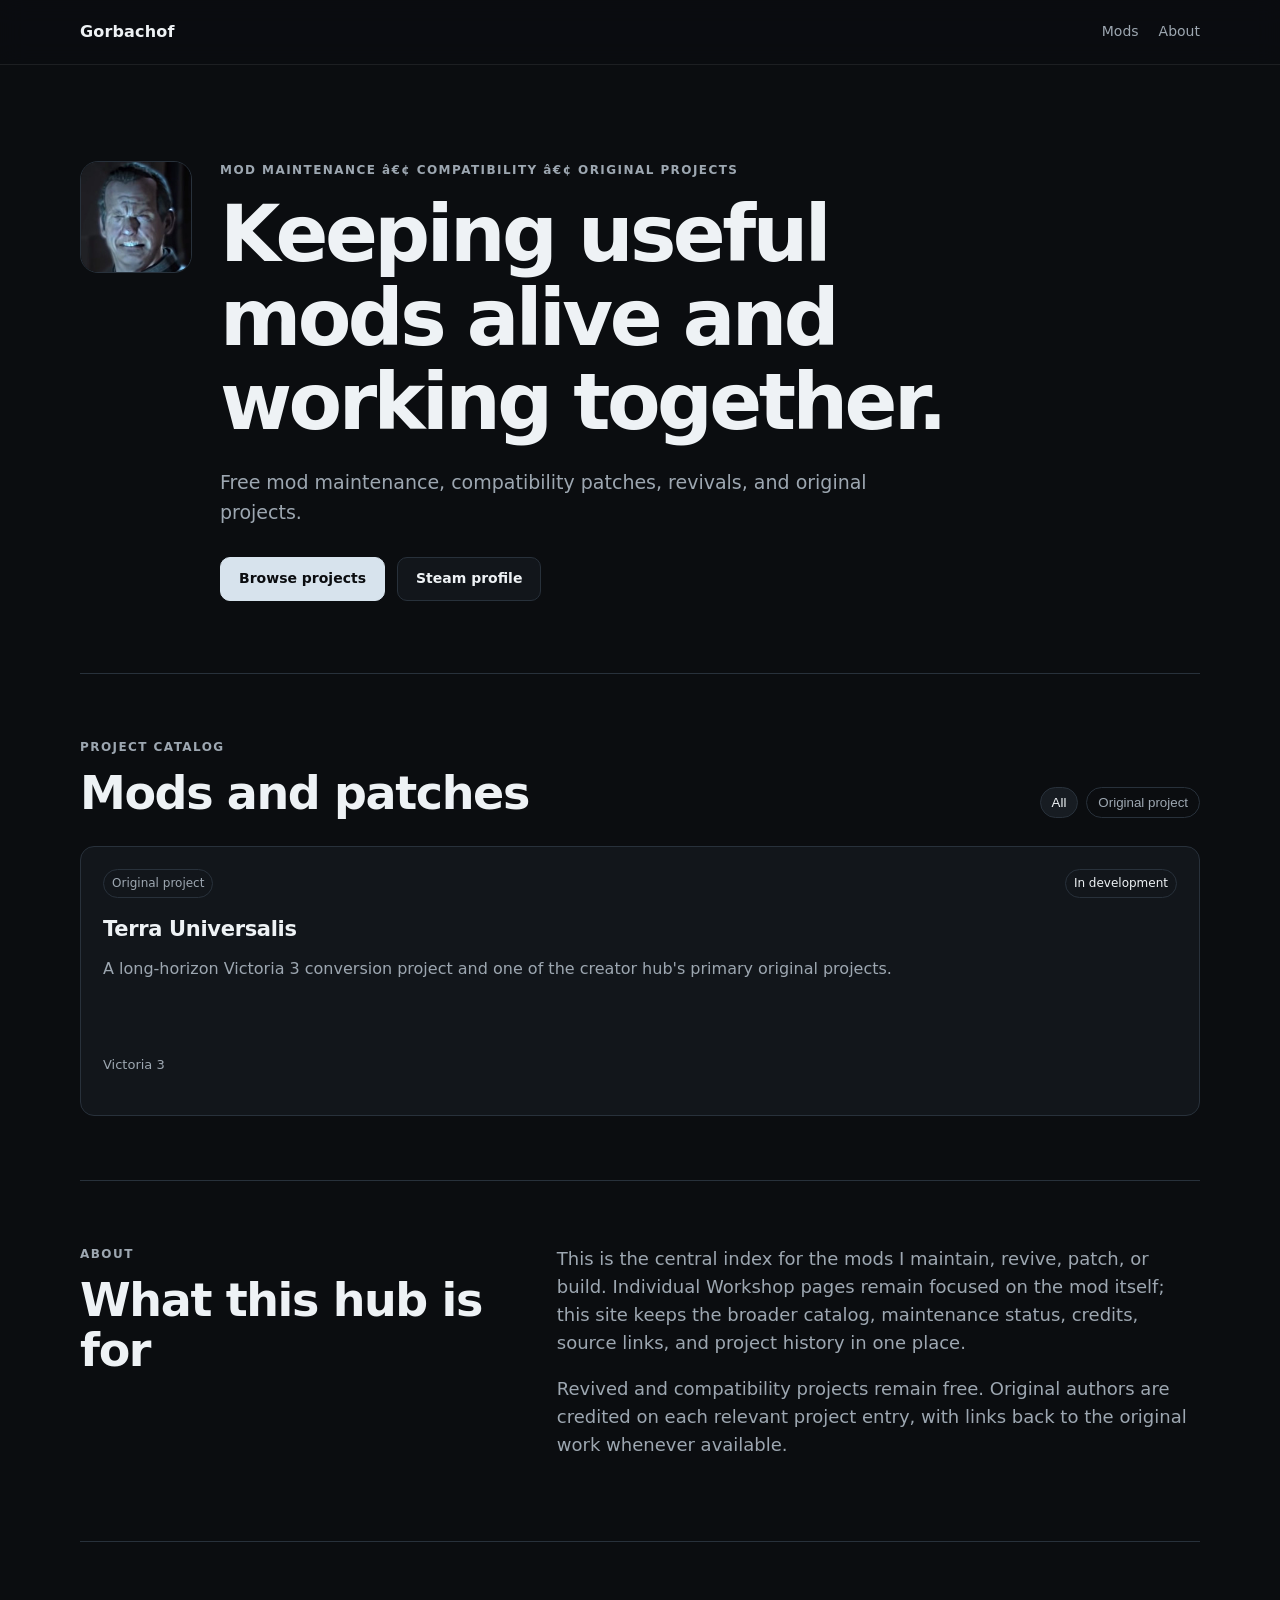
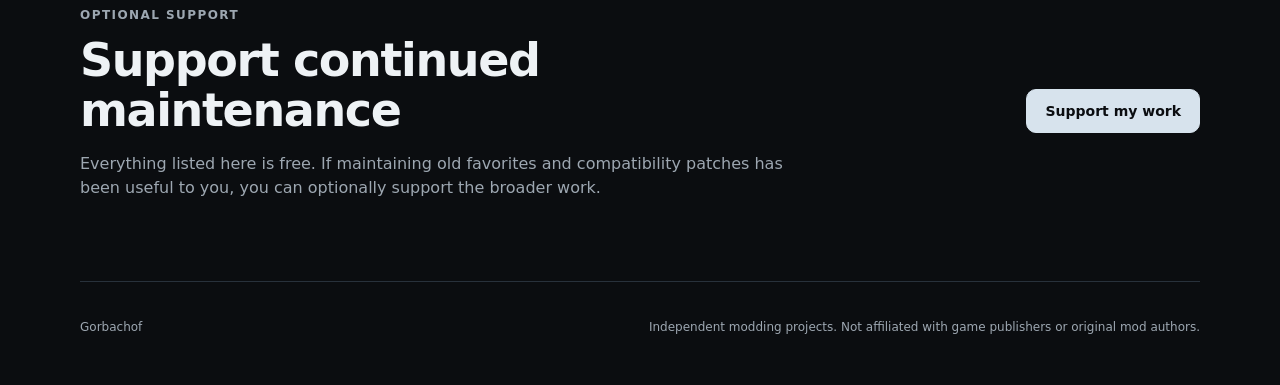
==== index.html @ b454fe8e "Launch Gorbachof creator hub" ====
﻿<!doctype html>
<html lang="en">
<head>
  <meta charset="utf-8">
  <meta name="viewport" content="width=device-width, initial-scale=1">
  <title>Creator Hub</title>
  <meta name="description" content="Free mod maintenance, compatibility patches, revivals, and original projects.">
  <link rel="stylesheet" href="assets/styles.css">
</head>
<body>
  <header class="site-header">
    <div class="shell nav">
      <a class="brand" href="#top" id="brand-name">Creator Hub</a>
      <nav aria-label="Primary">
        <a href="#mods">Mods</a>
        <a href="#about">About</a>
        <a href="#support" id="support-nav" hidden>Support</a>
      </nav>
    </div>
  </header>

  <main id="top">
    <section class="hero shell"><div class="creator-lockup"><img class="creator-avatar" src="assets/steam-avatar.png" alt="Gorbachof Steam avatar"><div>
      <p class="eyebrow">MOD MAINTENANCE â€¢ COMPATIBILITY â€¢ ORIGINAL PROJECTS</p>
      <h1 id="hero-title">Keeping useful mods alive and working together.</h1>
      <p class="lede" id="hero-tagline">
        Free mod maintenance, compatibility patches, revivals, and original projects.
      </p>
      <div class="hero-actions">
        <a class="button primary" href="#mods">Browse projects</a>
        <a class="button secondary" id="steam-link" href="#" hidden>Steam profile</a>
      </div>
    </div></div></section>

    <section class="section shell" id="mods">
      <div class="section-heading">
        <div>
          <p class="eyebrow">PROJECT CATALOG</p>
          <h2>Mods and patches</h2>
        </div>
        <div class="filters" id="filters" aria-label="Project filters"></div>
      </div>
      <div class="project-grid" id="project-grid">
        <p class="muted">Loading projectsâ€¦</p>
      </div>
    </section>

    <section class="section shell split" id="about">
      <div>
        <p class="eyebrow">ABOUT</p>
        <h2>What this hub is for</h2>
      </div>
      <div class="prose">
        <p>
          This is the central index for the mods I maintain, revive, patch, or build.
          Individual Workshop pages remain focused on the mod itself; this site keeps the
          broader catalog, maintenance status, credits, source links, and project history in one place.
        </p>
        <p>
          Revived and compatibility projects remain free. Original authors are credited on each
          relevant project entry, with links back to the original work whenever available.
        </p>
      </div>
    </section>

    <section class="section shell support-card" id="support" hidden>
      <div>
        <p class="eyebrow">OPTIONAL SUPPORT</p>
        <h2>Support continued maintenance</h2>
        <p class="muted">
          Everything listed here is free. If maintaining old favorites and compatibility patches
          has been useful to you, you can optionally support the broader work.
        </p>
      </div>
      <a class="button primary" id="support-link" href="#" rel="me noopener">Support my work</a>
    </section>
  </main>

  <footer class="shell footer">
    <span id="footer-name">Creator Hub</span>
    <span>Independent modding projects. Not affiliated with game publishers or original mod authors.</span>
  </footer>

  <script src="assets/app.js"></script>
</body>
</html>
---- assets/styles.css ----
﻿:root {
  --bg: #0b0d10;
  --panel: #12161b;
  --panel-2: #171c22;
  --text: #eef2f5;
  --muted: #9da7b1;
  --line: #28313b;
  --accent: #d7e3ed;
  --accent-text: #0b0d10;
  --radius: 14px;
  --max: 1120px;
}
* { box-sizing: border-box; }
html { scroll-behavior: smooth; }
body {
  margin: 0;
  background: var(--bg);
  color: var(--text);
  font: 16px/1.55 system-ui, -apple-system, BlinkMacSystemFont, "Segoe UI", sans-serif;
}
a { color: inherit; }
.shell { width: min(calc(100% - 32px), var(--max)); margin-inline: auto; }
.site-header {
  position: sticky;
  top: 0;
  z-index: 10;
  border-bottom: 1px solid rgba(255,255,255,.08);
  background: rgba(11,13,16,.88);
  backdrop-filter: blur(12px);
}
.nav {
  min-height: 64px;
  display: flex;
  align-items: center;
  justify-content: space-between;
  gap: 24px;
}
.brand { font-weight: 750; text-decoration: none; letter-spacing: .01em; }
nav { display: flex; gap: 20px; }
nav a { color: var(--muted); text-decoration: none; font-size: 14px; }
nav a:hover { color: var(--text); }
.hero { padding: 96px 0 72px; }
.eyebrow {
  margin: 0 0 12px;
  color: var(--muted);
  font-size: 12px;
  font-weight: 800;
  letter-spacing: .12em;
}
h1, h2, h3 { margin: 0; line-height: 1.08; }
h1 { max-width: 850px; font-size: clamp(42px, 7vw, 78px); letter-spacing: -.045em; }
h2 { font-size: clamp(30px, 4vw, 46px); letter-spacing: -.03em; }
h3 { font-size: 21px; letter-spacing: -.015em; }
.lede { max-width: 720px; margin: 24px 0 0; color: var(--muted); font-size: 19px; }
.hero-actions { display: flex; flex-wrap: wrap; gap: 12px; margin-top: 30px; }
.button {
  display: inline-flex;
  align-items: center;
  justify-content: center;
  min-height: 44px;
  padding: 0 18px;
  border: 1px solid var(--line);
  border-radius: 10px;
  text-decoration: none;
  font-weight: 700;
  font-size: 14px;
}
.button.primary { background: var(--accent); color: var(--accent-text); border-color: var(--accent); }
.button.secondary { background: var(--panel); }
.section { padding: 64px 0; border-top: 1px solid var(--line); }
.section-heading { display: flex; align-items: end; justify-content: space-between; gap: 24px; margin-bottom: 28px; }
.filters { display: flex; flex-wrap: wrap; gap: 8px; justify-content: flex-end; }
.filter {
  border: 1px solid var(--line);
  background: transparent;
  color: var(--muted);
  border-radius: 999px;
  padding: 7px 11px;
  cursor: pointer;
}
.filter.active { color: var(--text); background: var(--panel-2); }
.project-grid { display: grid; grid-template-columns: repeat(2, minmax(0,1fr)); gap: 16px; }
.card {
  display: flex;
  flex-direction: column;
  min-height: 270px;
  padding: 22px;
  border: 1px solid var(--line);
  border-radius: var(--radius);
  background: var(--panel);
}
.card.featured { grid-column: span 2; }
.card-top, .meta, .card-links { display: flex; flex-wrap: wrap; gap: 8px; align-items: center; }
.card-top { justify-content: space-between; margin-bottom: 20px; }
.badge {
  border: 1px solid var(--line);
  border-radius: 999px;
  padding: 4px 8px;
  color: var(--muted);
  font-size: 12px;
}
.status { color: var(--text); }
.card p { color: var(--muted); }
.meta { margin-top: auto; color: var(--muted); font-size: 13px; }
.card-links { margin-top: 18px; }
.card-links a { font-size: 13px; font-weight: 700; text-underline-offset: 3px; }
.split { display: grid; grid-template-columns: .8fr 1.2fr; gap: 48px; }
.prose { color: var(--muted); font-size: 18px; }
.prose p:first-child { margin-top: 0; }
.support-card {
  display: flex;
  align-items: center;
  justify-content: space-between;
  gap: 30px;
}
.support-card > div { max-width: 720px; }
.muted { color: var(--muted); }
.footer {
  display: flex;
  justify-content: space-between;
  gap: 24px;
  padding-top: 36px;
  padding-bottom: 48px;
  color: var(--muted);
  font-size: 12px;
  border-top: 1px solid var(--line);
}
@media (max-width: 760px) {
  .hero { padding-top: 70px; }
  .section-heading, .support-card { align-items: flex-start; flex-direction: column; }
  .filters { justify-content: flex-start; }
  .project-grid, .split { grid-template-columns: 1fr; }
  .card.featured { grid-column: auto; }
  .footer { flex-direction: column; }
}

.creator-lockup {
  display: grid;
  grid-template-columns: 112px minmax(0,1fr);
  gap: 28px;
  align-items: start;
}
.creator-avatar {
  width: 112px;
  height: 112px;
  border-radius: 18px;
  border: 1px solid var(--line);
  object-fit: cover;
}
@media (max-width: 640px) {
  .creator-lockup { grid-template-columns: 72px minmax(0,1fr); gap: 18px; }
  .creator-avatar { width: 72px; height: 72px; border-radius: 12px; }
}
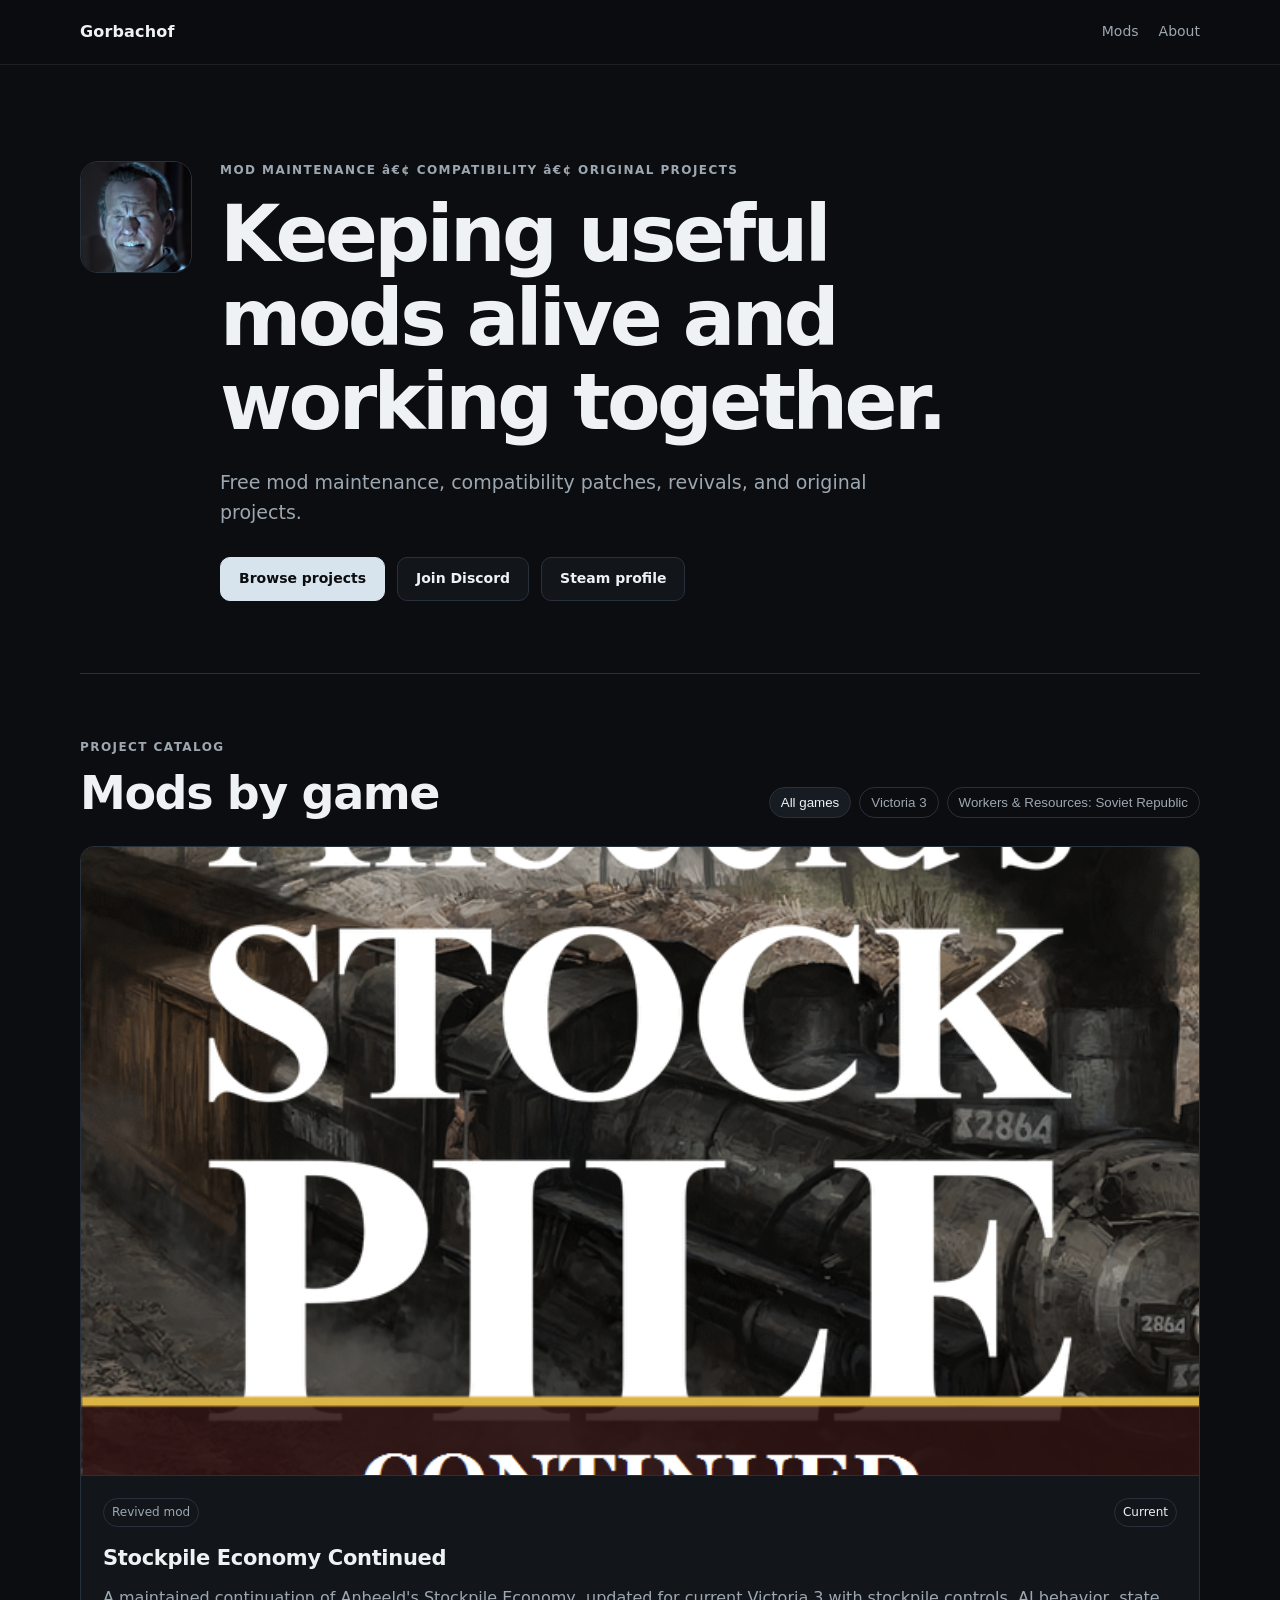
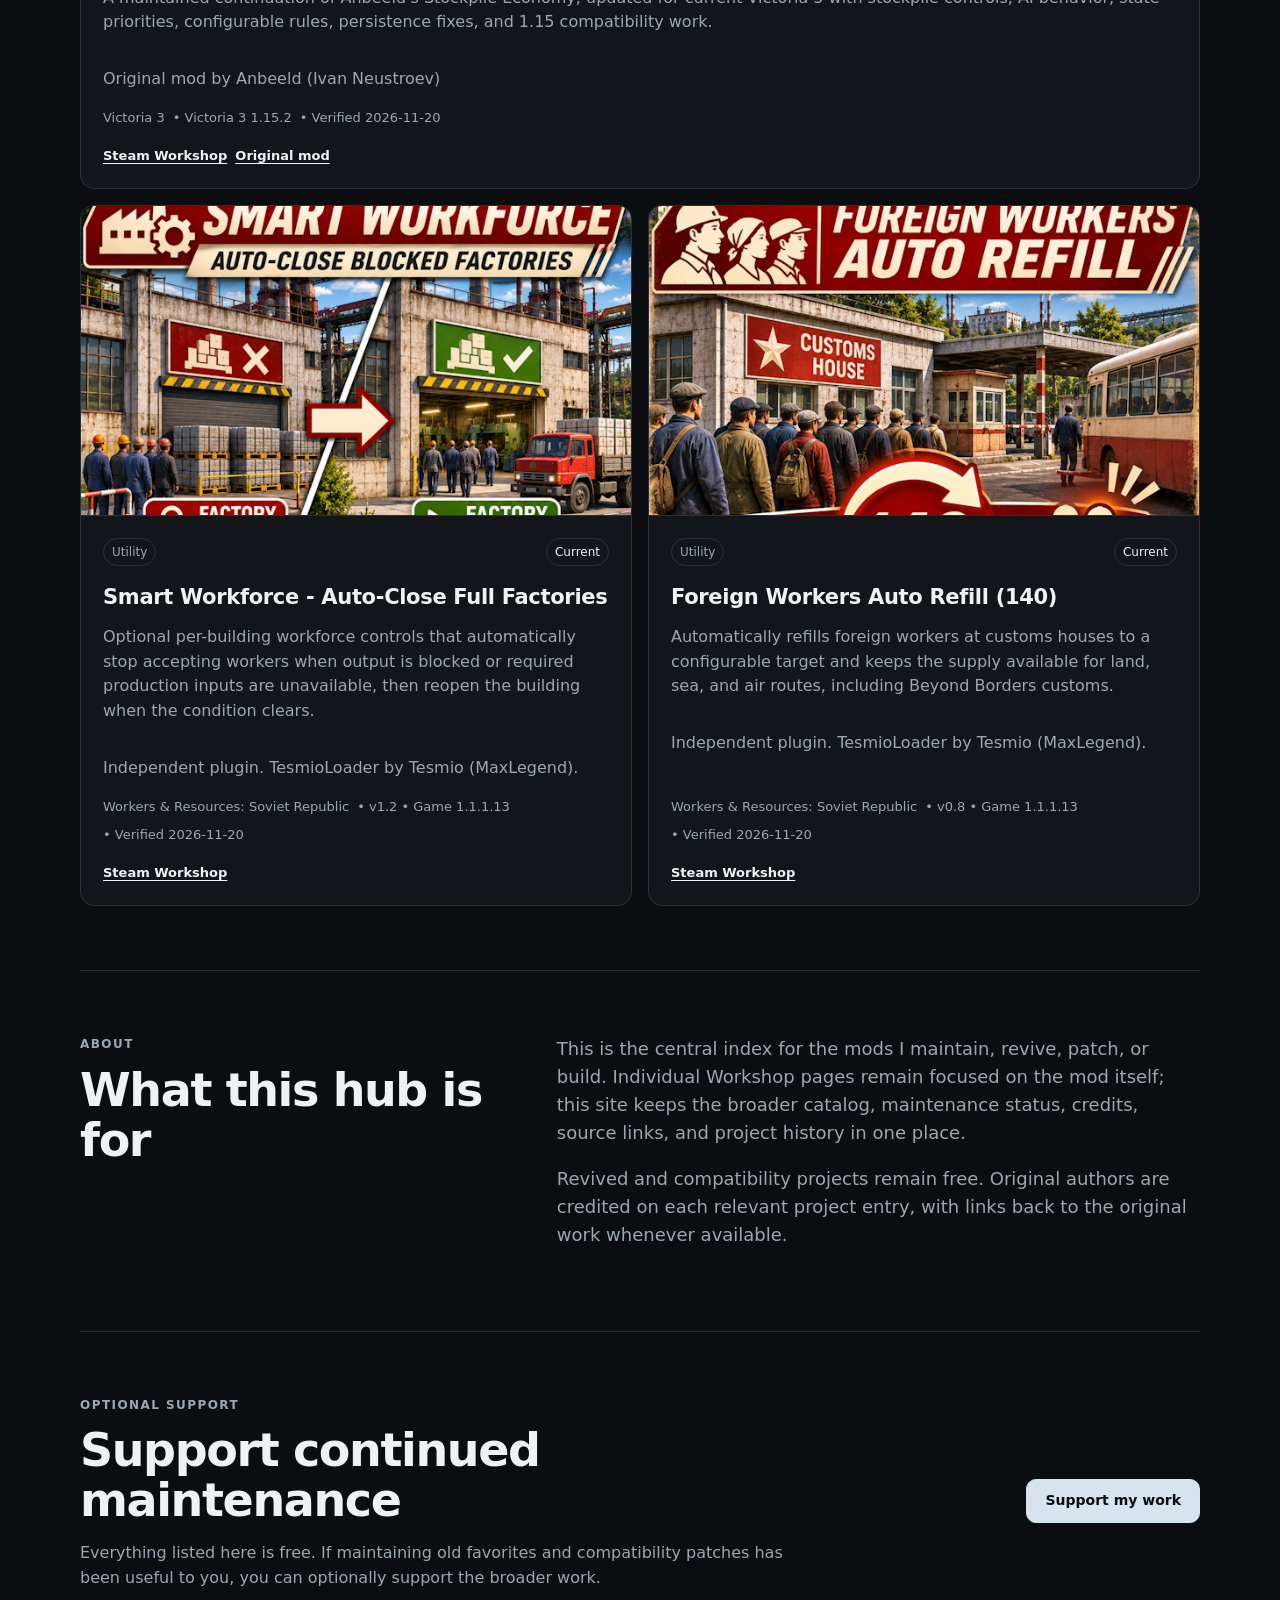
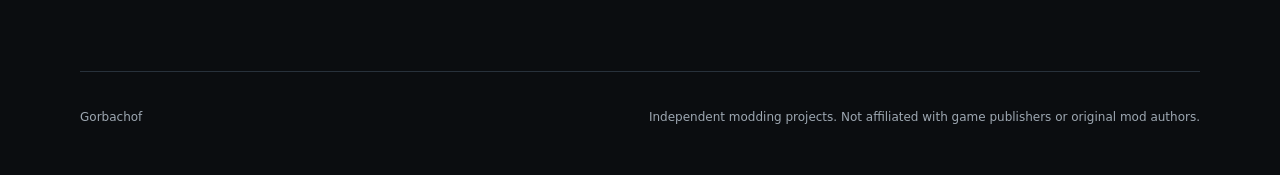
==== commit f67e1281: "Add Workers and Resources projects and game categories" ====
--- a/index.html
+++ b/index.html
@@ -28,6 +28,7 @@
       </p>
       <div class="hero-actions">
         <a class="button primary" href="#mods">Browse projects</a>
+        <a class="button secondary" id="discord-link" href="#" hidden>Join Discord</a>
         <a class="button secondary" id="steam-link" href="#" hidden>Steam profile</a>
       </div>
     </div></div></section>
@@ -36,7 +37,7 @@
       <div class="section-heading">
         <div>
           <p class="eyebrow">PROJECT CATALOG</p>
-          <h2>Mods and patches</h2>
+          <h2>Mods by game</h2>
         </div>
         <div class="filters" id="filters" aria-label="Project filters"></div>
       </div>
--- a/assets/styles.css
+++ b/assets/styles.css
@@ -84,10 +84,24 @@
   display: flex;
   flex-direction: column;
   min-height: 270px;
-  padding: 22px;
+  padding: 0;
+  overflow: hidden;
   border: 1px solid var(--line);
   border-radius: var(--radius);
   background: var(--panel);
+}
+.card-image {
+  width: 100%;
+  aspect-ratio: 16 / 9;
+  object-fit: cover;
+  display: block;
+  border-bottom: 1px solid var(--line);
+}
+.card-body {
+  display: flex;
+  flex: 1;
+  flex-direction: column;
+  padding: 22px;
 }
 .card.featured { grid-column: span 2; }
 .card-top, .meta, .card-links { display: flex; flex-wrap: wrap; gap: 8px; align-items: center; }
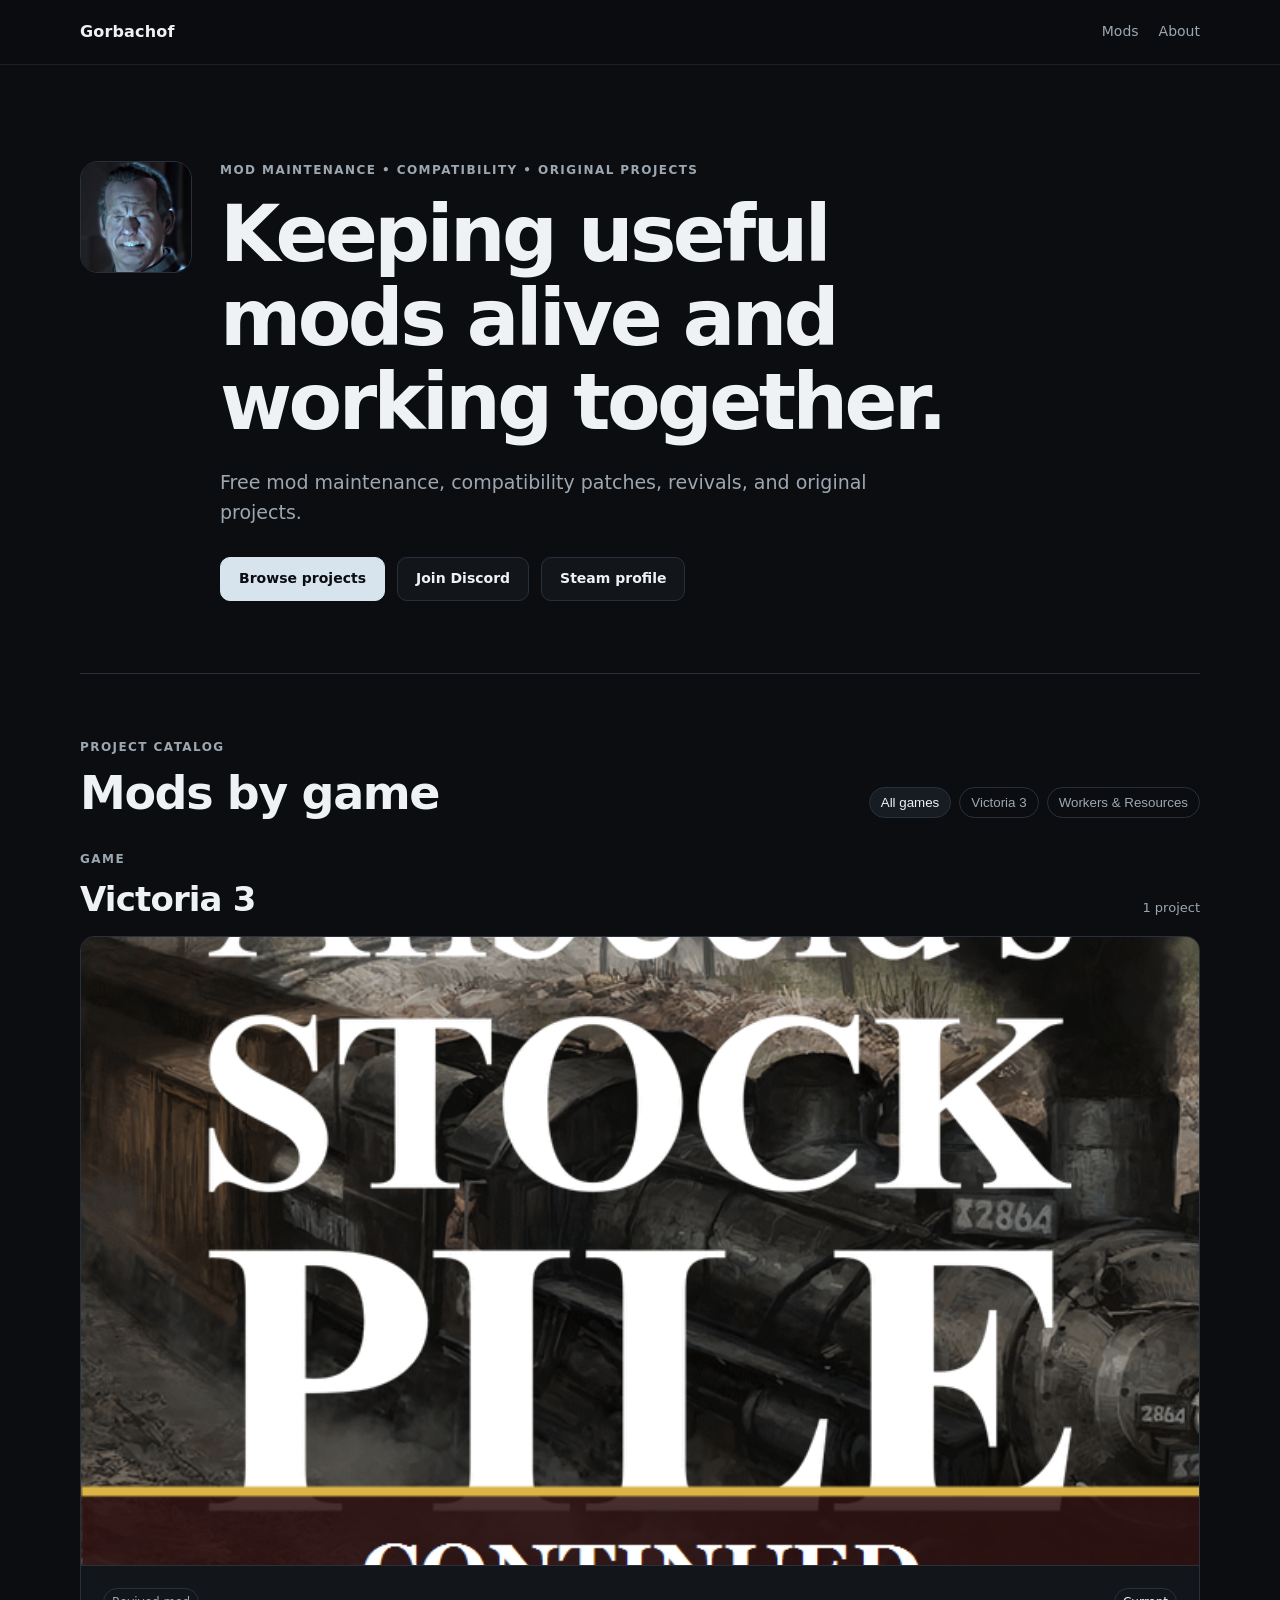
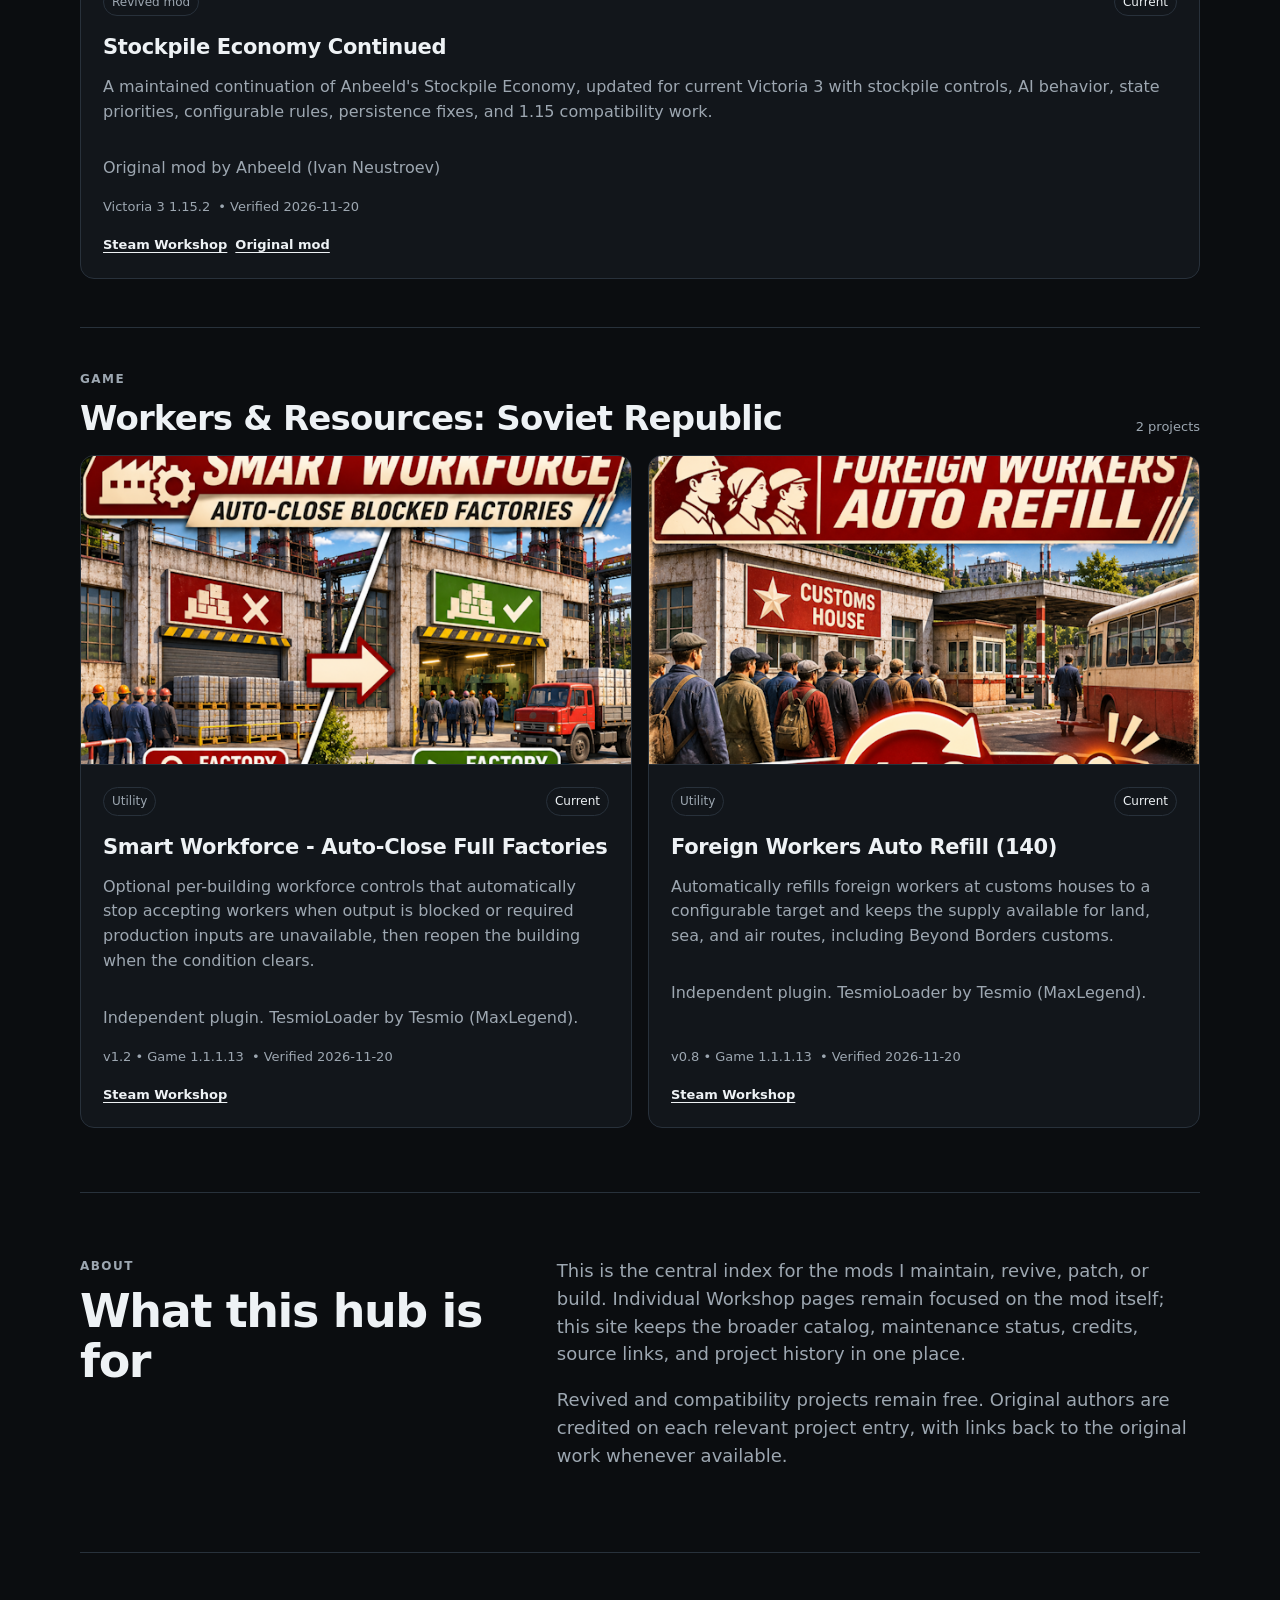
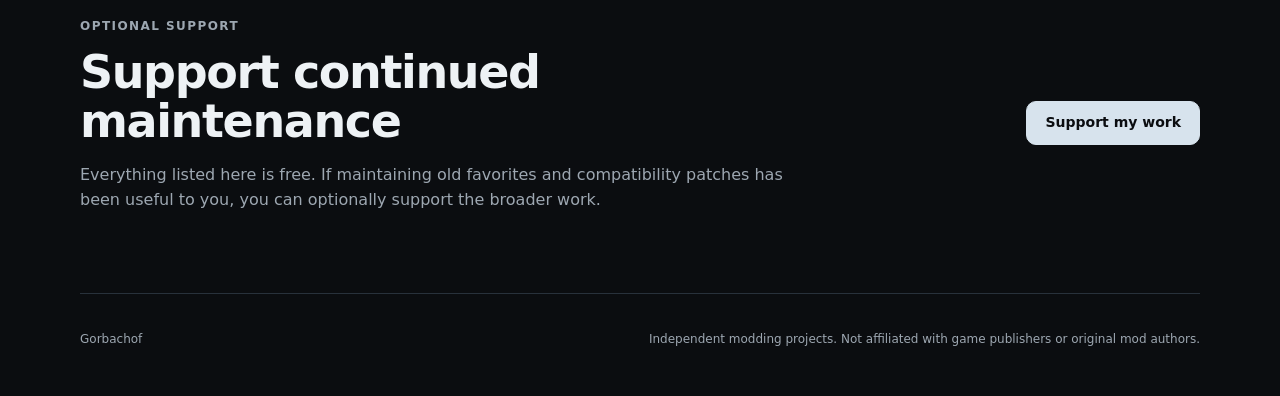
==== commit 21bce720: "Group creator hub projects by game" ====
--- a/index.html
+++ b/index.html
@@ -5,7 +5,7 @@
   <meta name="viewport" content="width=device-width, initial-scale=1">
   <title>Creator Hub</title>
   <meta name="description" content="Free mod maintenance, compatibility patches, revivals, and original projects.">
-  <link rel="stylesheet" href="assets/styles.css">
+  <link rel="stylesheet" href="assets/styles.css?v=20261120-3">
 </head>
 <body>
   <header class="site-header">
@@ -21,7 +21,7 @@
 
   <main id="top">
     <section class="hero shell"><div class="creator-lockup"><img class="creator-avatar" src="assets/steam-avatar.png" alt="Gorbachof Steam avatar"><div>
-      <p class="eyebrow">MOD MAINTENANCE â€¢ COMPATIBILITY â€¢ ORIGINAL PROJECTS</p>
+      <p class="eyebrow">MOD MAINTENANCE &bull; COMPATIBILITY &bull; ORIGINAL PROJECTS</p>
       <h1 id="hero-title">Keeping useful mods alive and working together.</h1>
       <p class="lede" id="hero-tagline">
         Free mod maintenance, compatibility patches, revivals, and original projects.
@@ -41,8 +41,8 @@
         </div>
         <div class="filters" id="filters" aria-label="Project filters"></div>
       </div>
-      <div class="project-grid" id="project-grid">
-        <p class="muted">Loading projectsâ€¦</p>
+      <div class="project-catalog" id="project-grid">
+        <p class="muted">Loading projects...</p>
       </div>
     </section>
 
@@ -82,7 +82,7 @@
     <span>Independent modding projects. Not affiliated with game publishers or original mod authors.</span>
   </footer>
 
-  <script src="assets/app.js"></script>
+  <script src="assets/app.js?v=20261120-3"></script>
 </body>
 </html>
 
--- a/assets/styles.css
+++ b/assets/styles.css
@@ -79,6 +79,30 @@
   cursor: pointer;
 }
 .filter.active { color: var(--text); background: var(--panel-2); }
+.project-catalog { display: grid; gap: 48px; }
+.game-group {
+  padding-top: 4px;
+}
+.game-group + .game-group {
+  padding-top: 42px;
+  border-top: 1px solid var(--line);
+}
+.game-heading {
+  display: flex;
+  align-items: end;
+  justify-content: space-between;
+  gap: 20px;
+  margin-bottom: 18px;
+}
+.game-title {
+  font-size: clamp(24px, 3vw, 34px);
+  letter-spacing: -.025em;
+}
+.game-count {
+  color: var(--muted);
+  font-size: 13px;
+  white-space: nowrap;
+}
 .project-grid { display: grid; grid-template-columns: repeat(2, minmax(0,1fr)); gap: 16px; }
 .card {
   display: flex;
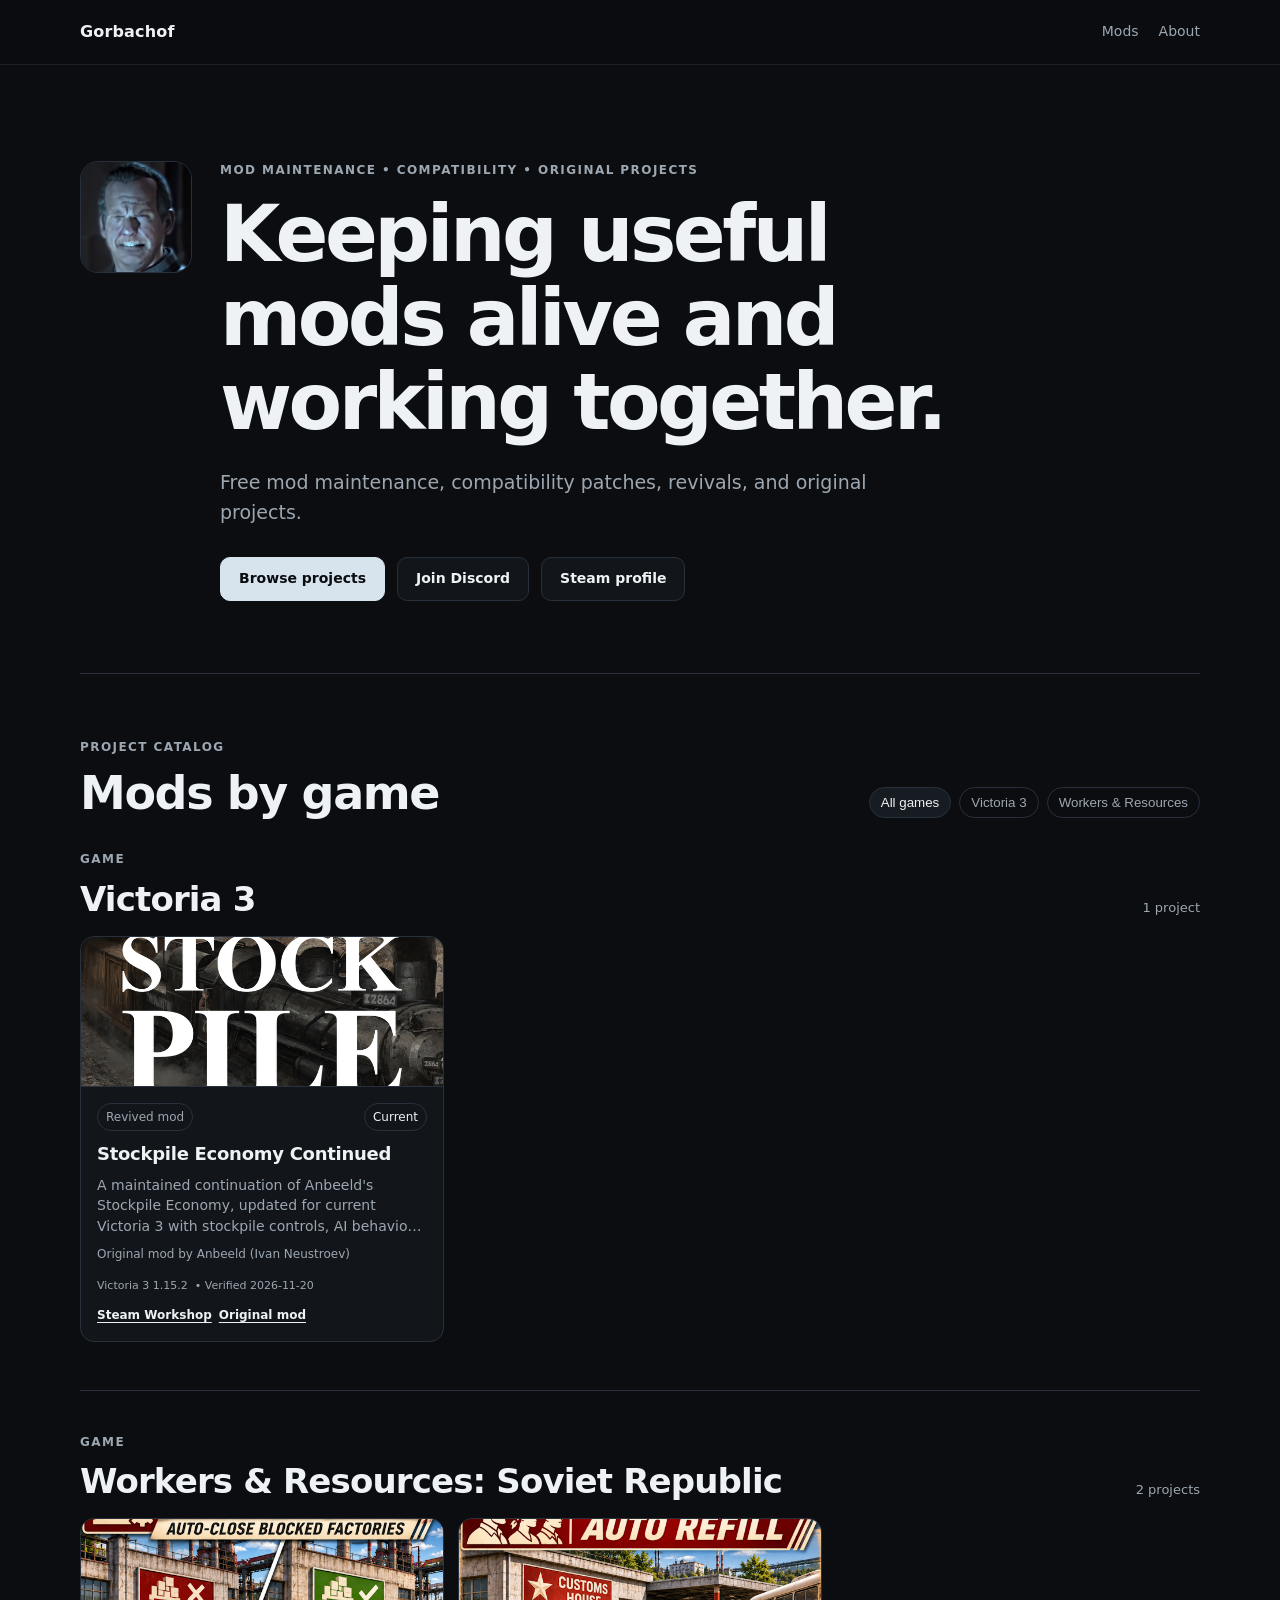
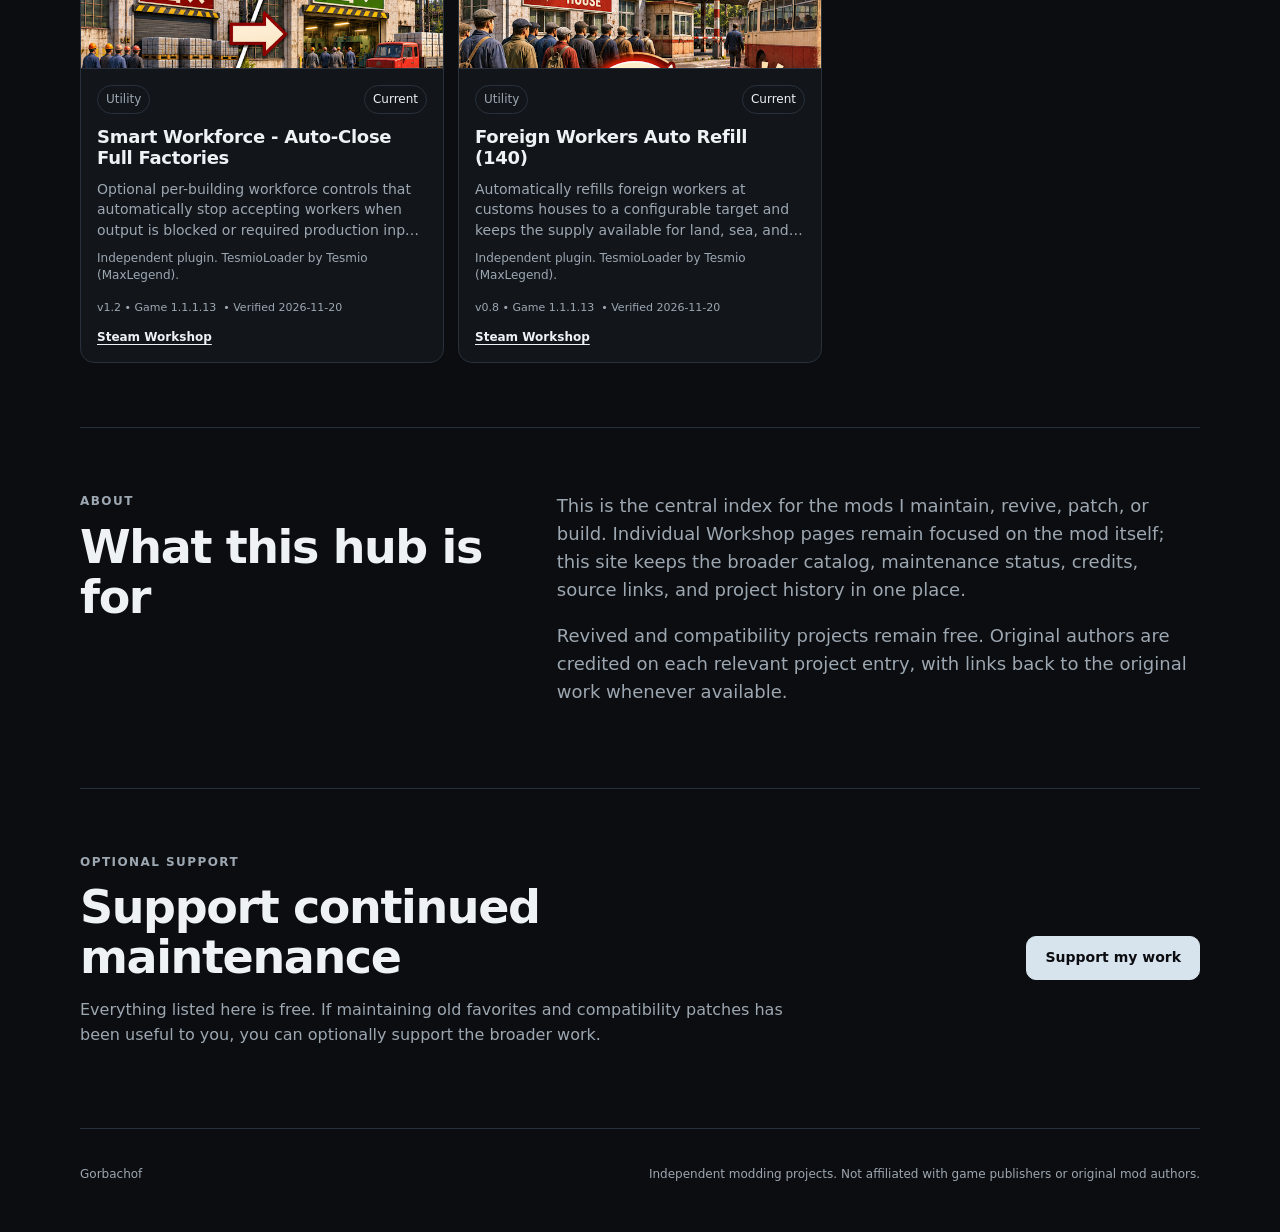
==== commit 9cb0fc08: "Compact creator hub project cards" ====
--- a/index.html
+++ b/index.html
@@ -5,7 +5,7 @@
   <meta name="viewport" content="width=device-width, initial-scale=1">
   <title>Creator Hub</title>
   <meta name="description" content="Free mod maintenance, compatibility patches, revivals, and original projects.">
-  <link rel="stylesheet" href="assets/styles.css?v=20261120-3">
+  <link rel="stylesheet" href="assets/styles.css?v=20261120-4">
 </head>
 <body>
   <header class="site-header">
--- a/assets/styles.css
+++ b/assets/styles.css
@@ -103,11 +103,11 @@
   font-size: 13px;
   white-space: nowrap;
 }
-.project-grid { display: grid; grid-template-columns: repeat(2, minmax(0,1fr)); gap: 16px; }
+.project-grid { display: grid; grid-template-columns: repeat(3, minmax(0,1fr)); gap: 14px; }
 .card {
   display: flex;
   flex-direction: column;
-  min-height: 270px;
+  min-height: 0;
   padding: 0;
   overflow: hidden;
   border: 1px solid var(--line);
@@ -116,7 +116,7 @@
 }
 .card-image {
   width: 100%;
-  aspect-ratio: 16 / 9;
+  height: 150px;
   object-fit: cover;
   display: block;
   border-bottom: 1px solid var(--line);
@@ -125,11 +125,11 @@
   display: flex;
   flex: 1;
   flex-direction: column;
-  padding: 22px;
-}
-.card.featured { grid-column: span 2; }
-.card-top, .meta, .card-links { display: flex; flex-wrap: wrap; gap: 8px; align-items: center; }
-.card-top { justify-content: space-between; margin-bottom: 20px; }
+  padding: 16px;
+}
+.card.featured { grid-column: auto; }
+.card-top, .meta, .card-links { display: flex; flex-wrap: wrap; gap: 7px; align-items: center; }
+.card-top { justify-content: space-between; margin-bottom: 12px; }
 .badge {
   border: 1px solid var(--line);
   border-radius: 999px;
@@ -138,10 +138,29 @@
   font-size: 12px;
 }
 .status { color: var(--text); }
-.card p { color: var(--muted); }
-.meta { margin-top: auto; color: var(--muted); font-size: 13px; }
-.card-links { margin-top: 18px; }
-.card-links a { font-size: 13px; font-weight: 700; text-underline-offset: 3px; }
+.card h3 { font-size: 18px; line-height: 1.2; }
+.card p {
+  color: var(--muted);
+  margin: 10px 0 0;
+  font-size: 14px;
+  line-height: 1.45;
+}
+.card-body > p:not(.credits) {
+  display: -webkit-box;
+  overflow: hidden;
+  -webkit-box-orient: vertical;
+  -webkit-line-clamp: 3;
+}
+.card .credits {
+  display: -webkit-box;
+  overflow: hidden;
+  -webkit-box-orient: vertical;
+  -webkit-line-clamp: 2;
+  font-size: 12px;
+}
+.meta { margin-top: auto; padding-top: 14px; color: var(--muted); font-size: 11px; }
+.card-links { margin-top: 12px; }
+.card-links a { font-size: 12px; font-weight: 700; text-underline-offset: 3px; }
 .split { display: grid; grid-template-columns: .8fr 1.2fr; gap: 48px; }
 .prose { color: var(--muted); font-size: 18px; }
 .prose p:first-child { margin-top: 0; }
@@ -162,13 +181,16 @@
   color: var(--muted);
   font-size: 12px;
   border-top: 1px solid var(--line);
+}
+@media (max-width: 1000px) {
+  .project-grid { grid-template-columns: repeat(2, minmax(0,1fr)); }
 }
 @media (max-width: 760px) {
   .hero { padding-top: 70px; }
   .section-heading, .support-card { align-items: flex-start; flex-direction: column; }
   .filters { justify-content: flex-start; }
   .project-grid, .split { grid-template-columns: 1fr; }
-  .card.featured { grid-column: auto; }
+  .card-image { height: 180px; }
   .footer { flex-direction: column; }
 }
 
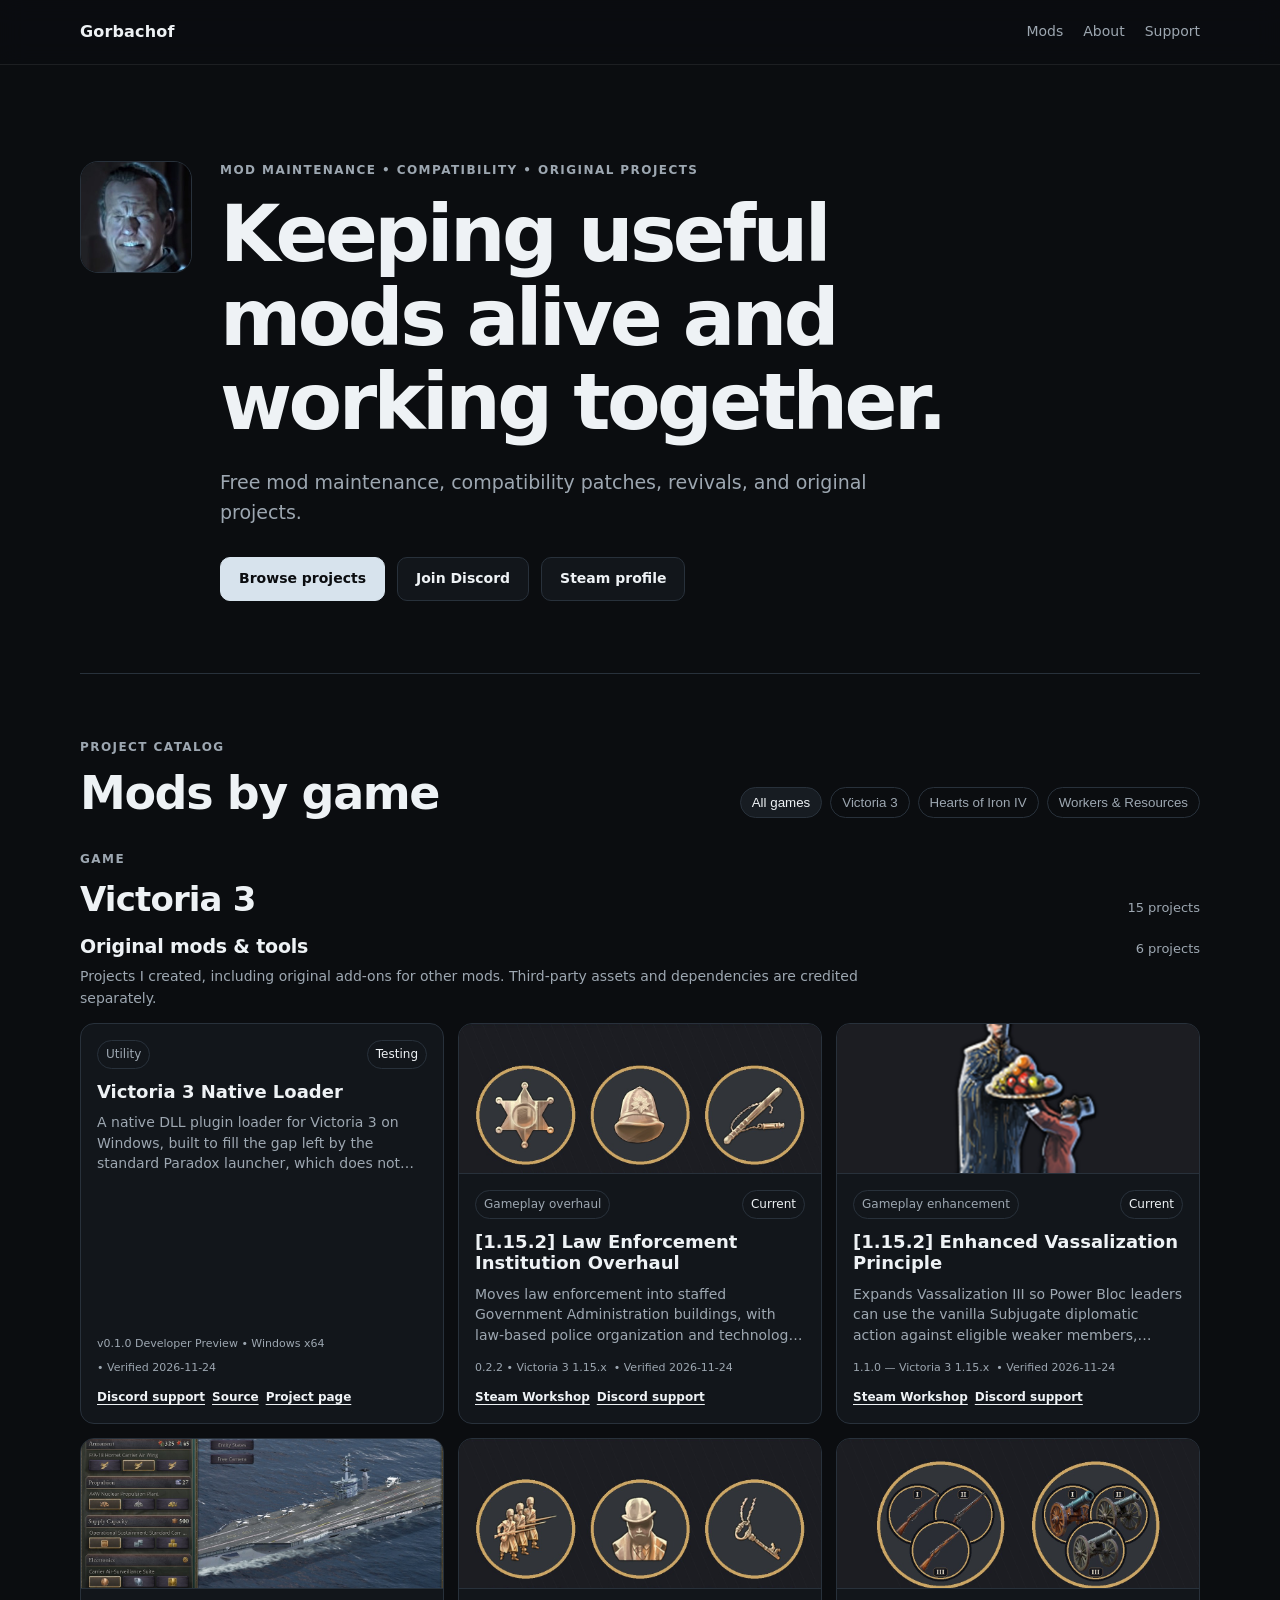
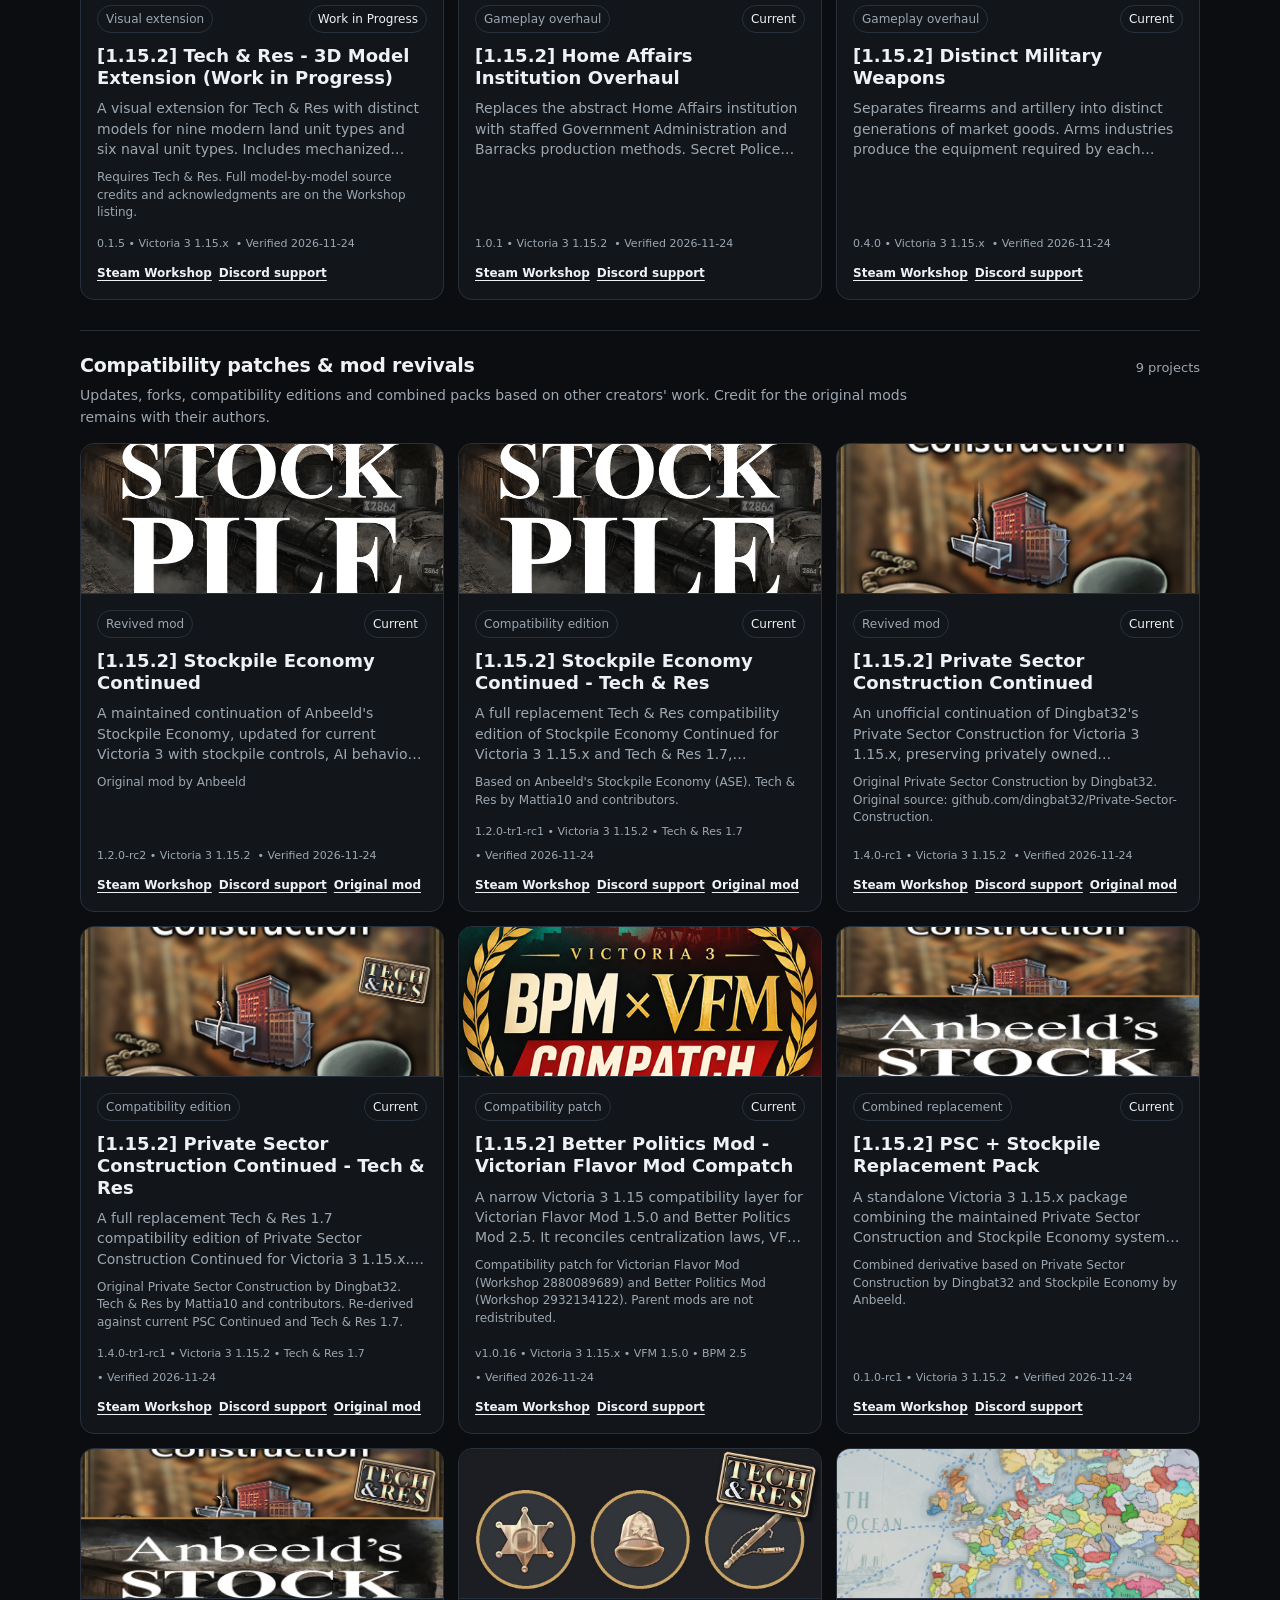
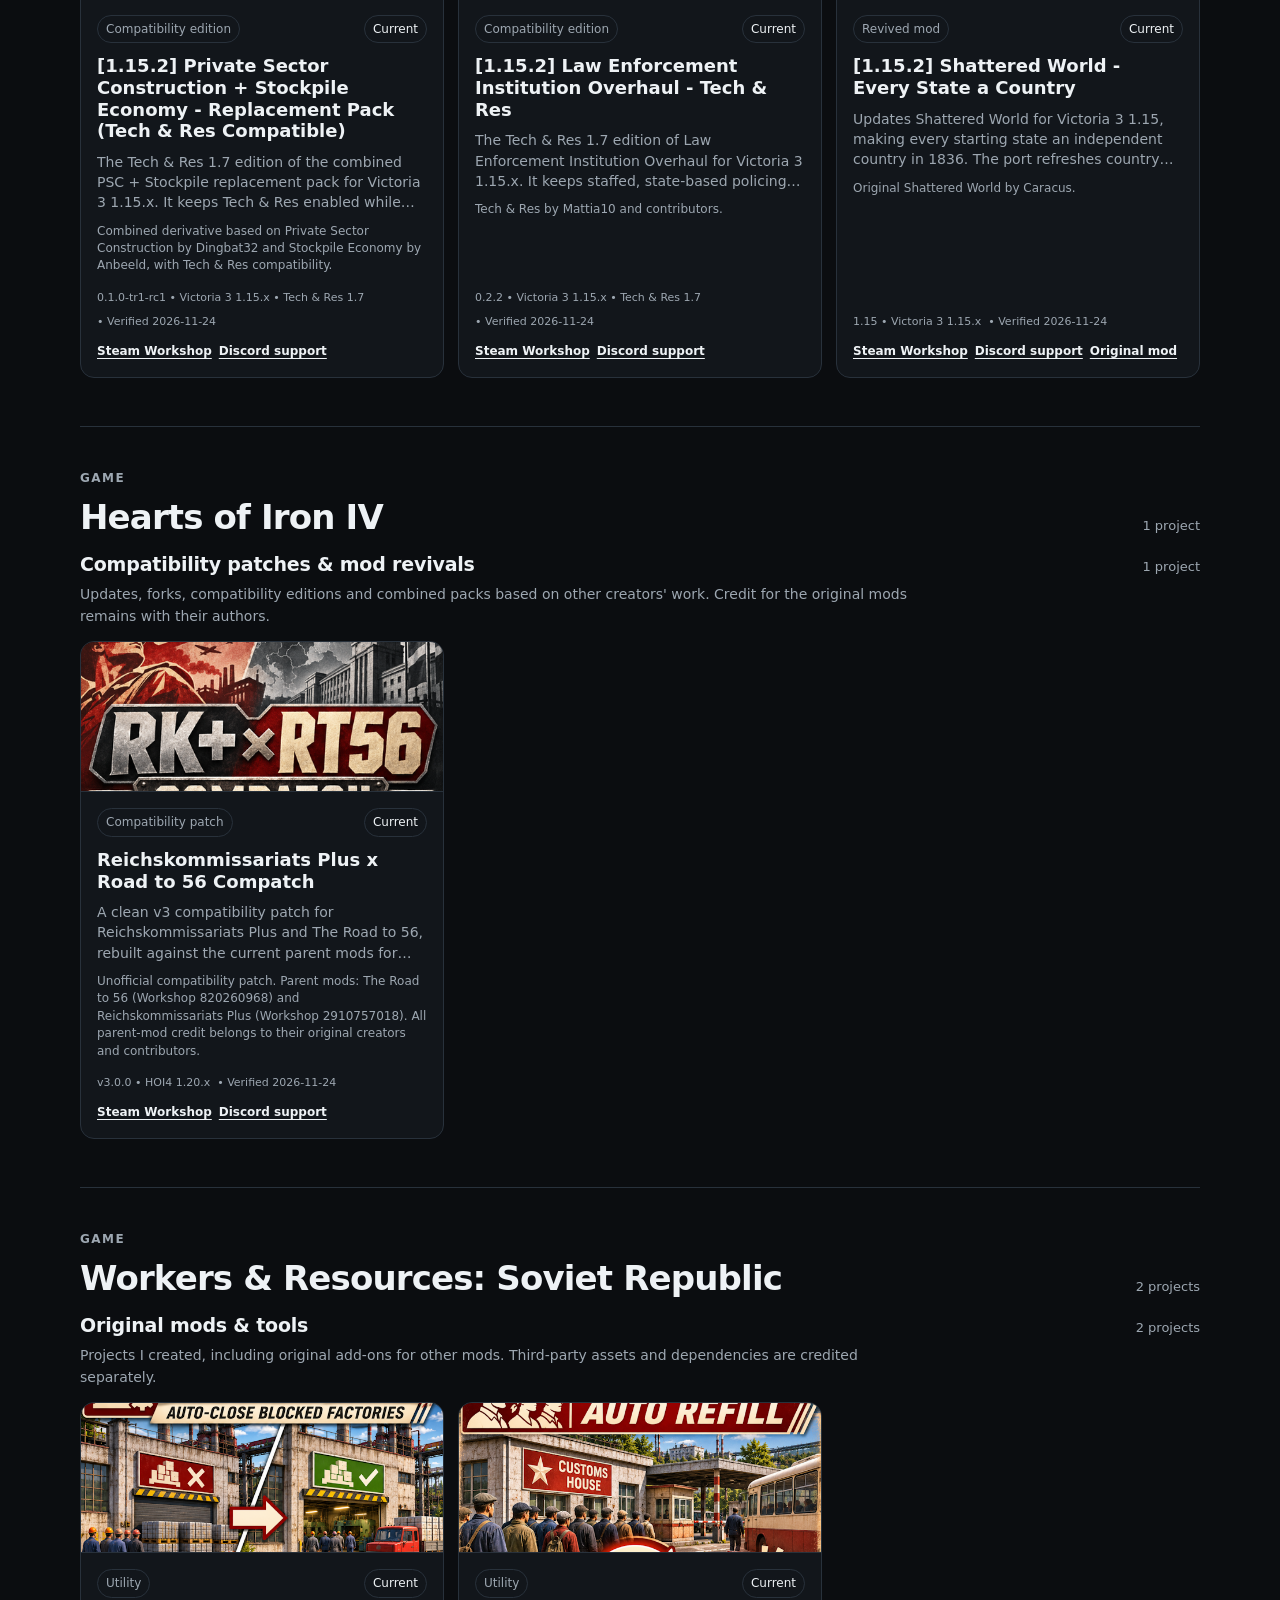
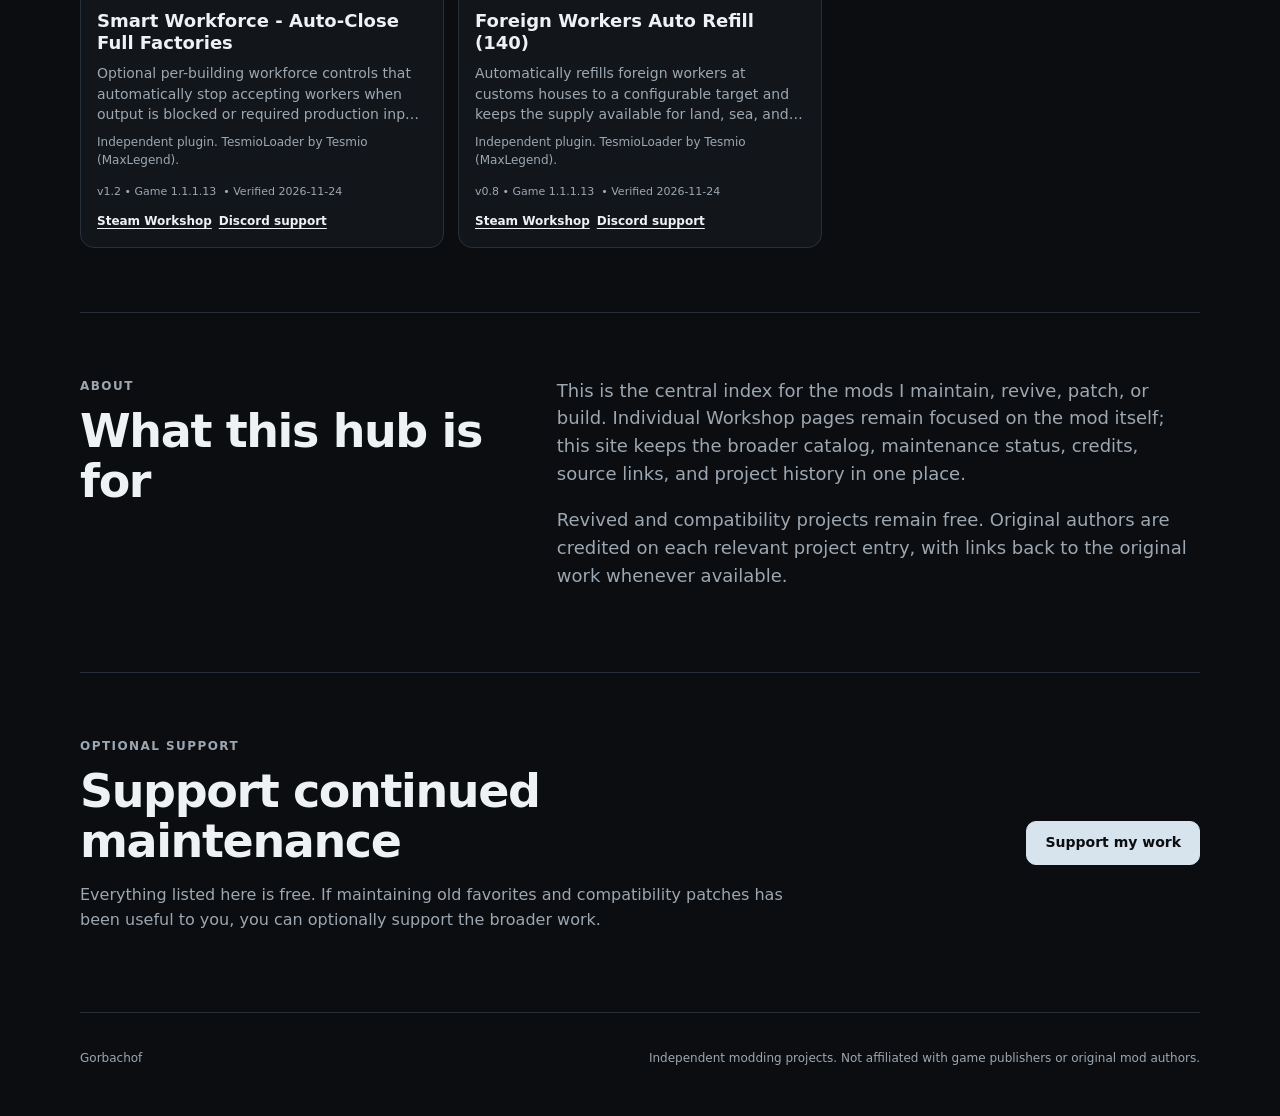
==== commit 1046523a: "Group game catalogs by original and maintained projects" ====
--- a/index.html
+++ b/index.html
@@ -1,11 +1,11 @@
-﻿<!doctype html>
+<!doctype html>
 <html lang="en">
 <head>
   <meta charset="utf-8">
   <meta name="viewport" content="width=device-width, initial-scale=1">
   <title>Creator Hub</title>
   <meta name="description" content="Free mod maintenance, compatibility patches, revivals, and original projects.">
-  <link rel="stylesheet" href="assets/styles.css?v=20261120-4">
+  <link rel="stylesheet" href="assets/styles.css?v=20261125-groups">
 </head>
 <body>
   <header class="site-header">
@@ -82,7 +82,7 @@
     <span>Independent modding projects. Not affiliated with game publishers or original mod authors.</span>
   </footer>
 
-  <script src="assets/app.js?v=20261120-3"></script>
+  <script src="assets/app.js?v=20261125-groups"></script>
 </body>
 </html>
 
--- a/assets/styles.css
+++ b/assets/styles.css
@@ -1,4 +1,4 @@
-﻿:root {
+:root {
   --bg: #0b0d10;
   --panel: #12161b;
   --panel-2: #171c22;
@@ -47,7 +47,7 @@
   font-weight: 800;
   letter-spacing: .12em;
 }
-h1, h2, h3 { margin: 0; line-height: 1.08; }
+h1, h2, h3, h4, h5 { margin: 0; line-height: 1.08; }
 h1 { max-width: 850px; font-size: clamp(42px, 7vw, 78px); letter-spacing: -.045em; }
 h2 { font-size: clamp(30px, 4vw, 46px); letter-spacing: -.03em; }
 h3 { font-size: 21px; letter-spacing: -.015em; }
@@ -103,6 +103,28 @@
   font-size: 13px;
   white-space: nowrap;
 }
+.project-section + .project-section {
+  margin-top: 30px;
+  padding-top: 24px;
+  border-top: 1px solid var(--line);
+}
+.project-section-heading {
+  display: flex;
+  align-items: baseline;
+  justify-content: space-between;
+  flex-wrap: wrap;
+  gap: 8px 16px;
+}
+.project-section-heading h4 {
+  font-size: 19px;
+  letter-spacing: -.01em;
+}
+.project-section-description {
+  margin: 7px 0 14px;
+  max-width: 850px;
+  color: var(--muted);
+  font-size: 14px;
+}
 .project-grid { display: grid; grid-template-columns: repeat(3, minmax(0,1fr)); gap: 14px; }
 .card {
   display: flex;
@@ -138,7 +160,7 @@
   font-size: 12px;
 }
 .status { color: var(--text); }
-.card h3 { font-size: 18px; line-height: 1.2; }
+.card h5 { font-size: 18px; line-height: 1.2; }
 .card p {
   color: var(--muted);
   margin: 10px 0 0;
@@ -152,11 +174,8 @@
   -webkit-line-clamp: 3;
 }
 .card .credits {
-  display: -webkit-box;
-  overflow: hidden;
-  -webkit-box-orient: vertical;
-  -webkit-line-clamp: 2;
-  font-size: 12px;
+  font-size: 12px;
+  overflow-wrap: anywhere;
 }
 .meta { margin-top: auto; padding-top: 14px; color: var(--muted); font-size: 11px; }
 .card-links { margin-top: 12px; }
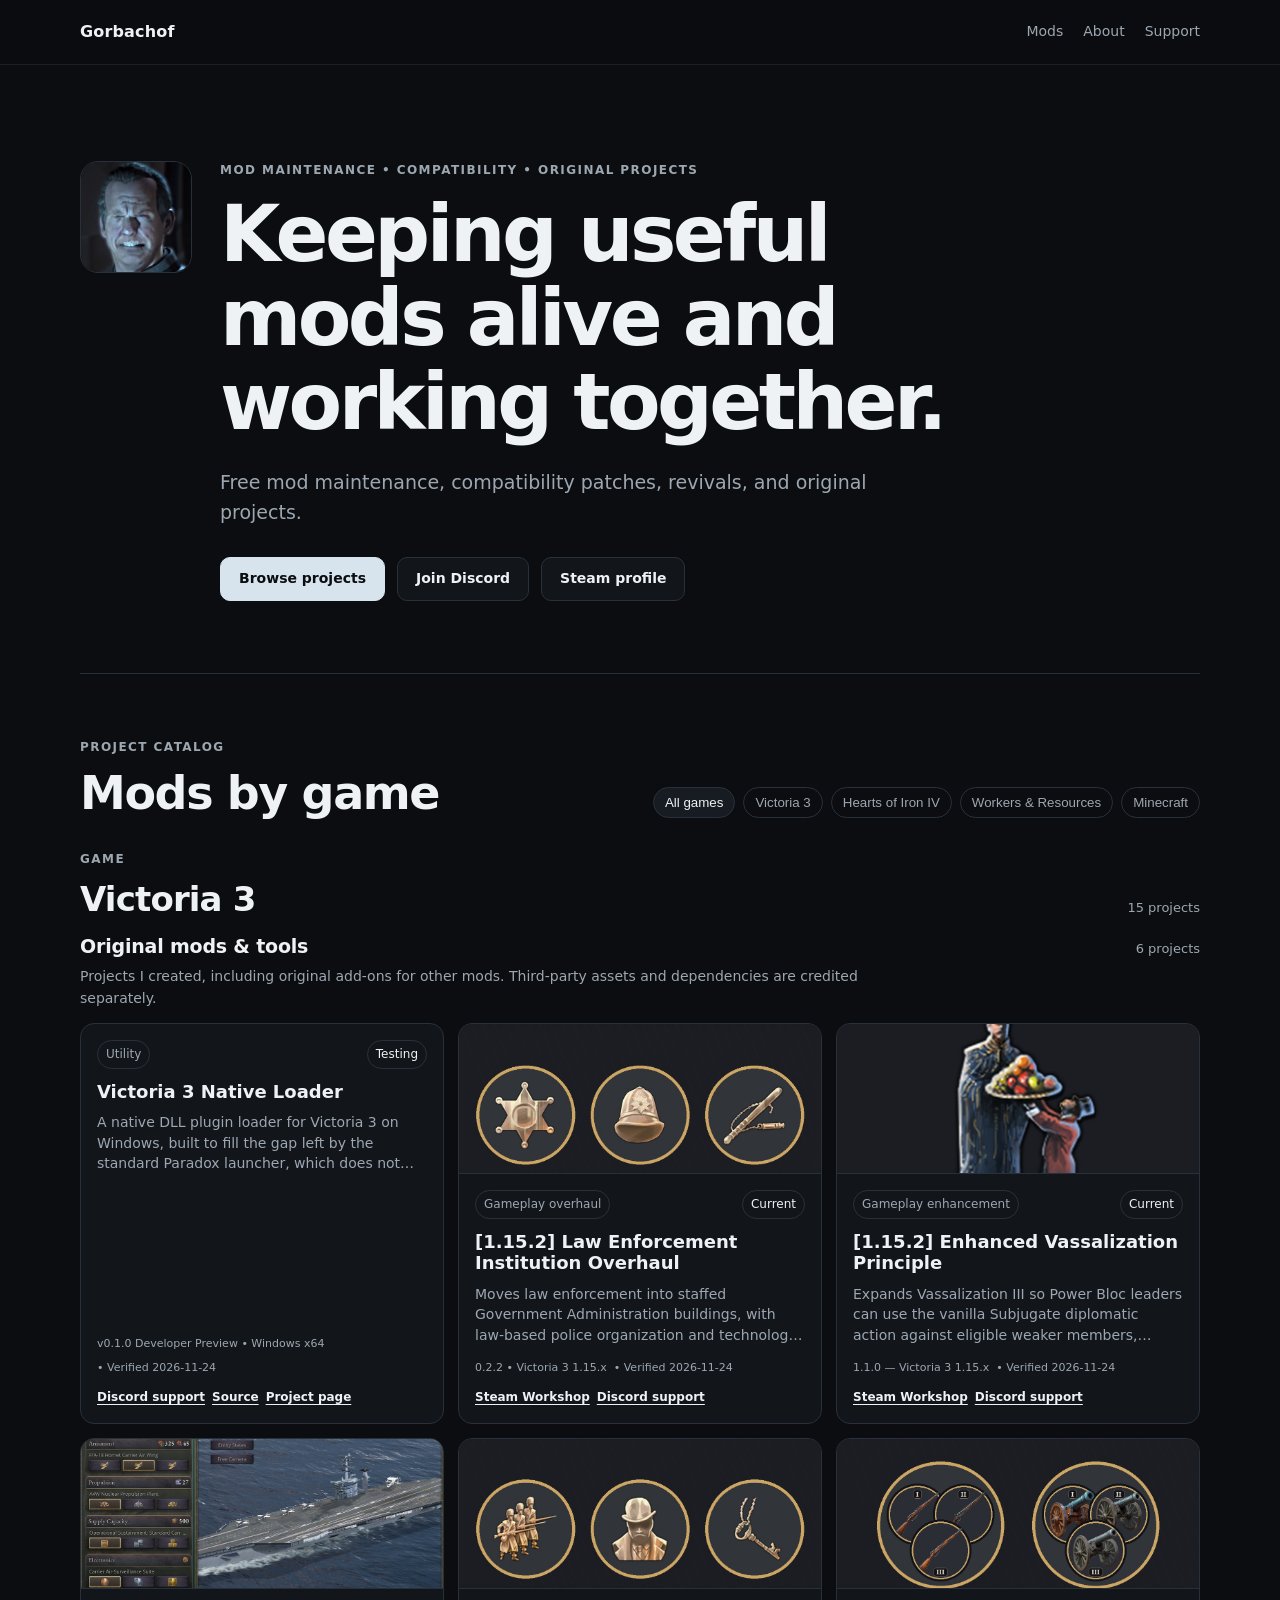
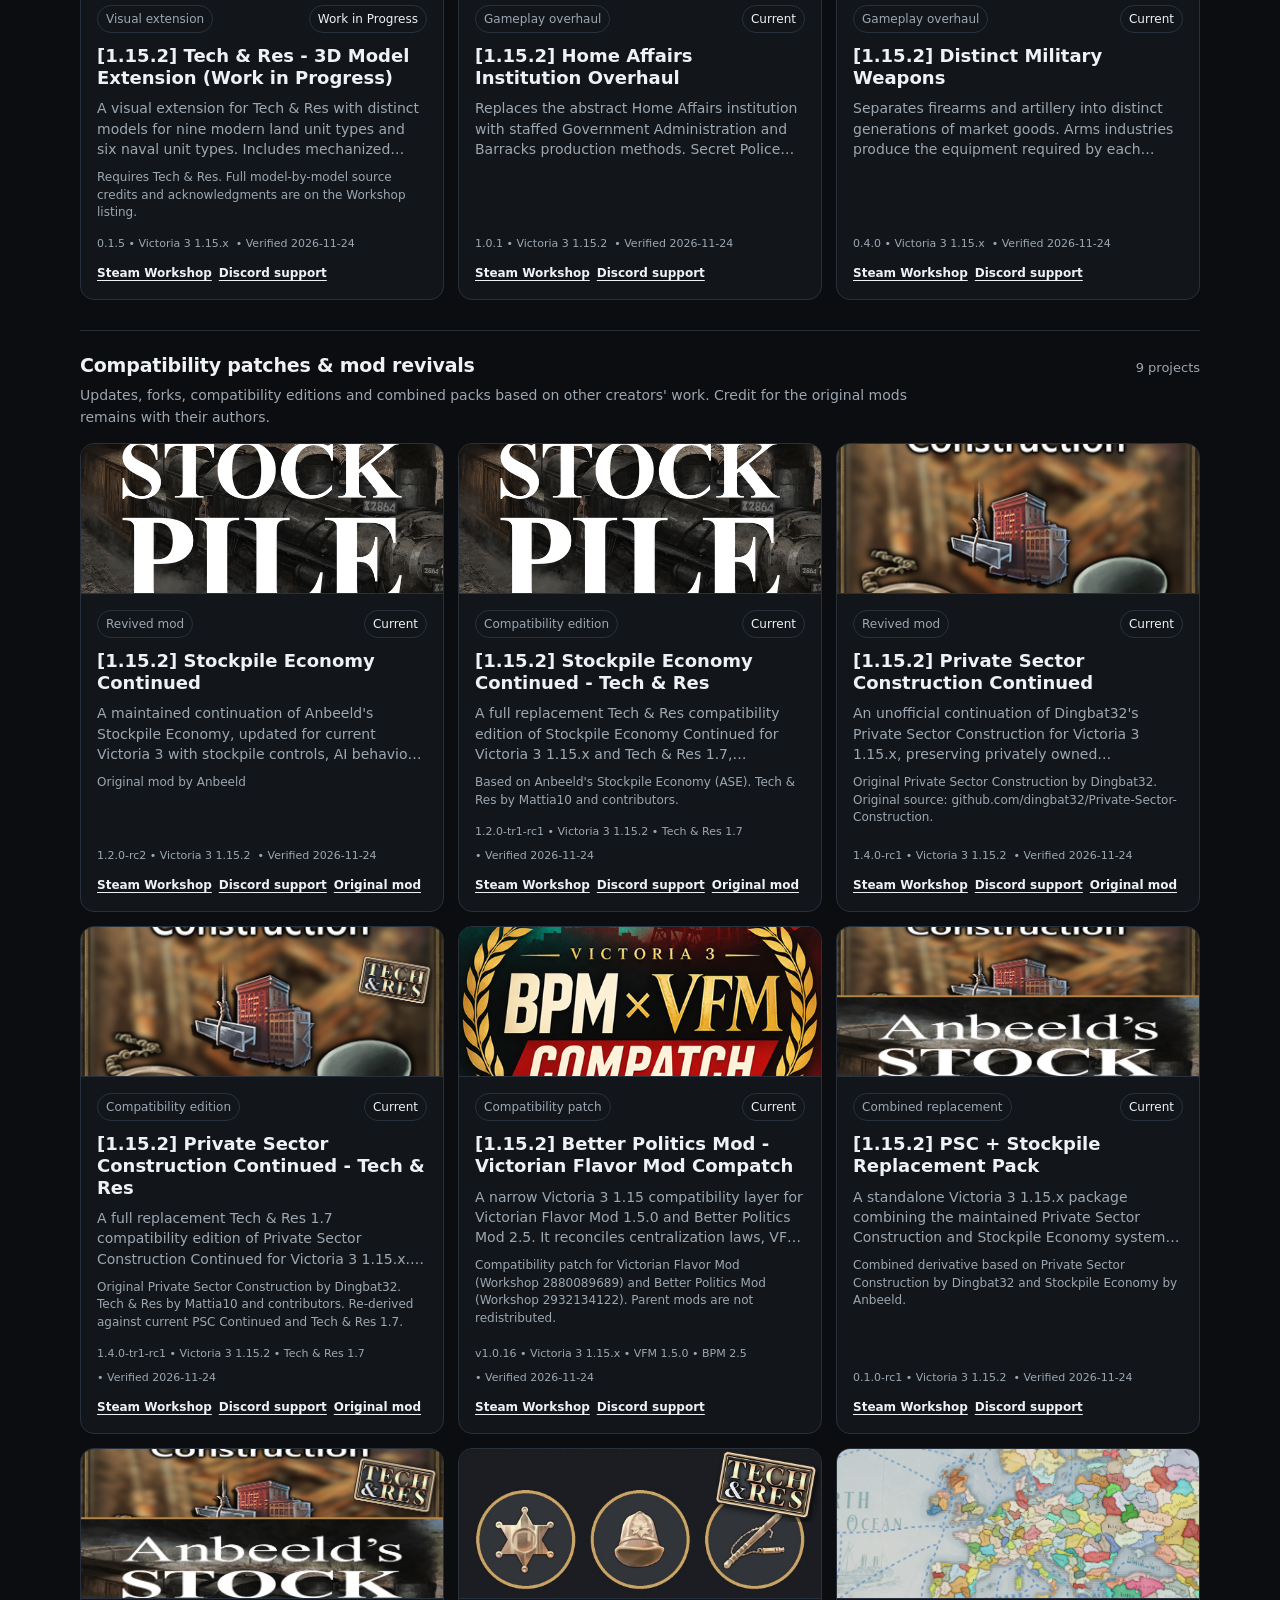
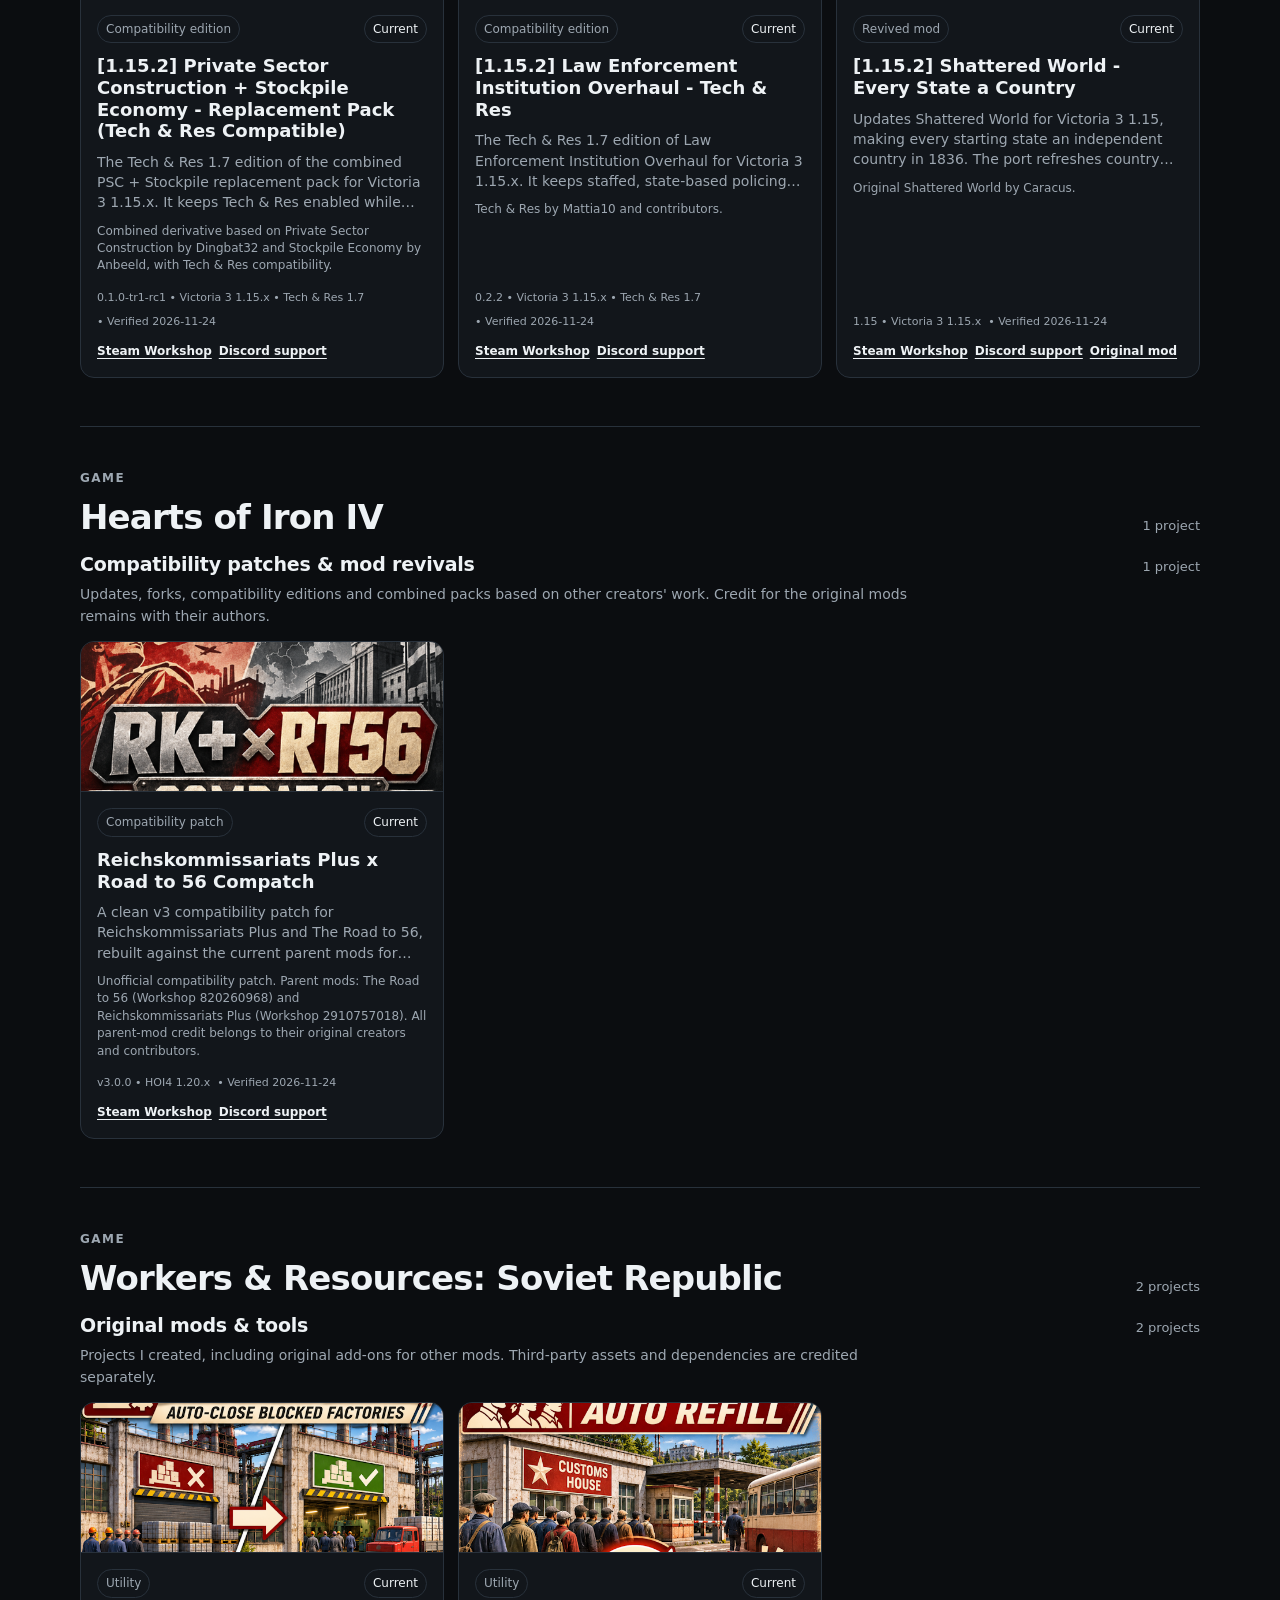
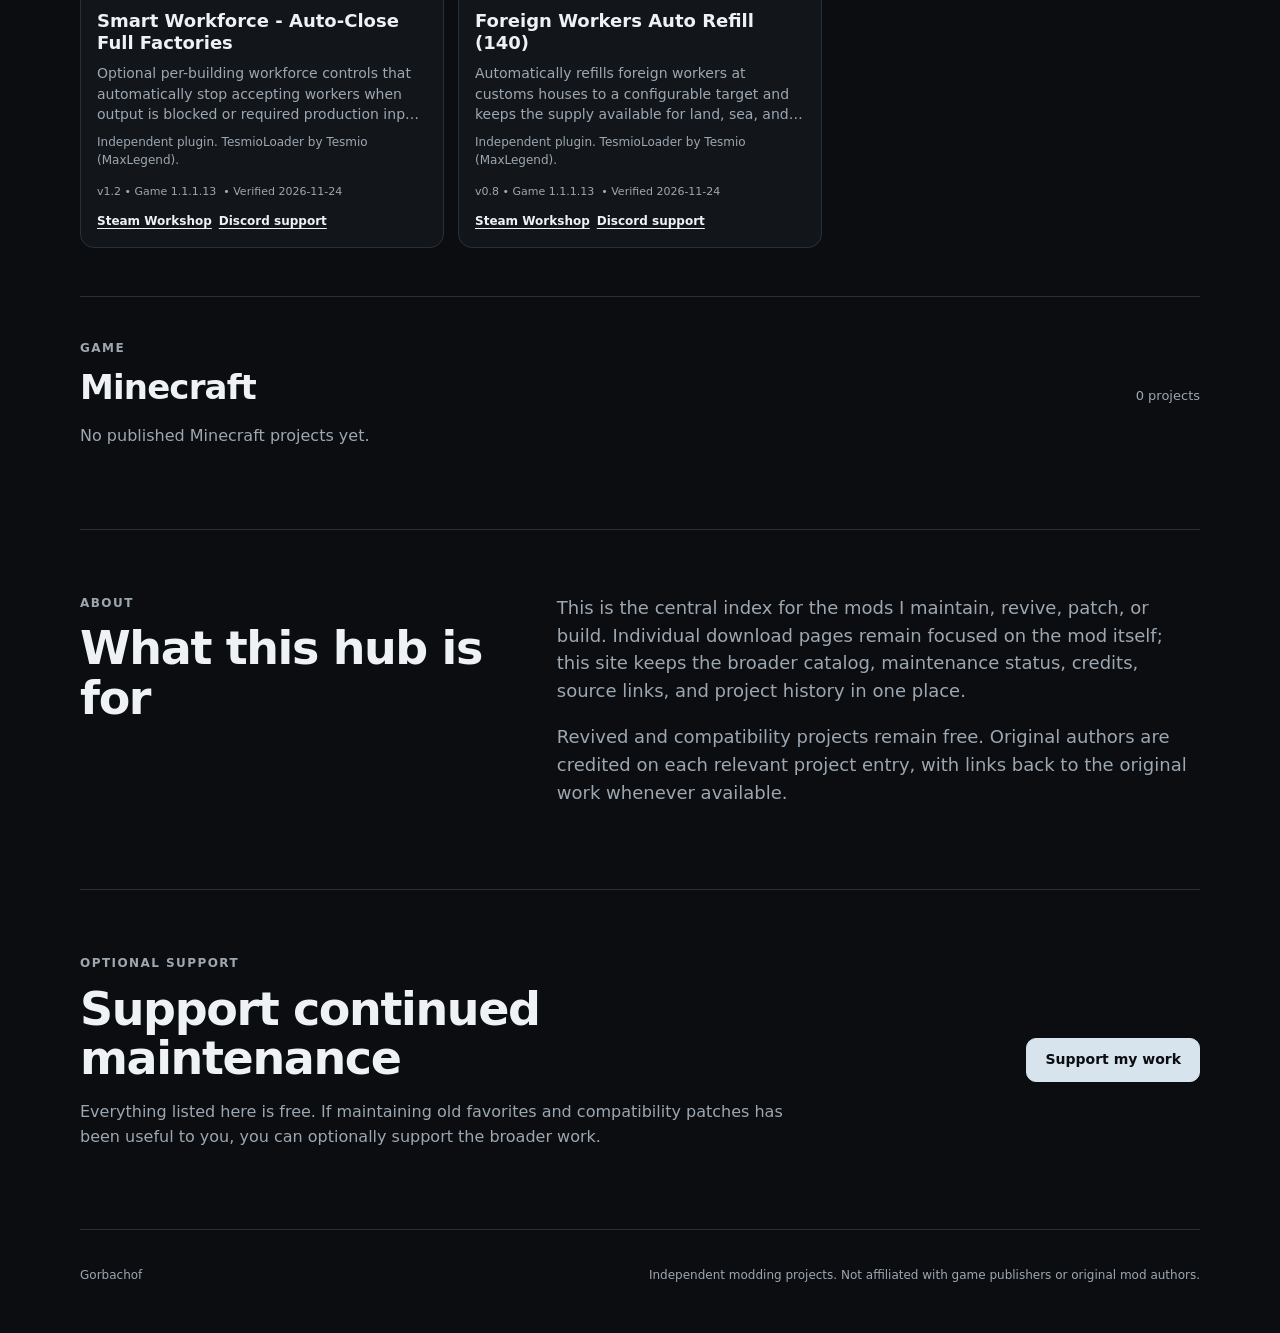
==== commit a9734599: "Add Minecraft catalog section and release metadata" ====
--- a/index.html
+++ b/index.html
@@ -54,7 +54,7 @@
       <div class="prose">
         <p>
           This is the central index for the mods I maintain, revive, patch, or build.
-          Individual Workshop pages remain focused on the mod itself; this site keeps the
+          Individual download pages remain focused on the mod itself; this site keeps the
           broader catalog, maintenance status, credits, source links, and project history in one place.
         </p>
         <p>
@@ -82,7 +82,7 @@
     <span>Independent modding projects. Not affiliated with game publishers or original mod authors.</span>
   </footer>
 
-  <script src="assets/app.js?v=20261125-groups"></script>
+  <script src="assets/app.js?v=20261125-mc1"></script>
 </body>
 </html>
 
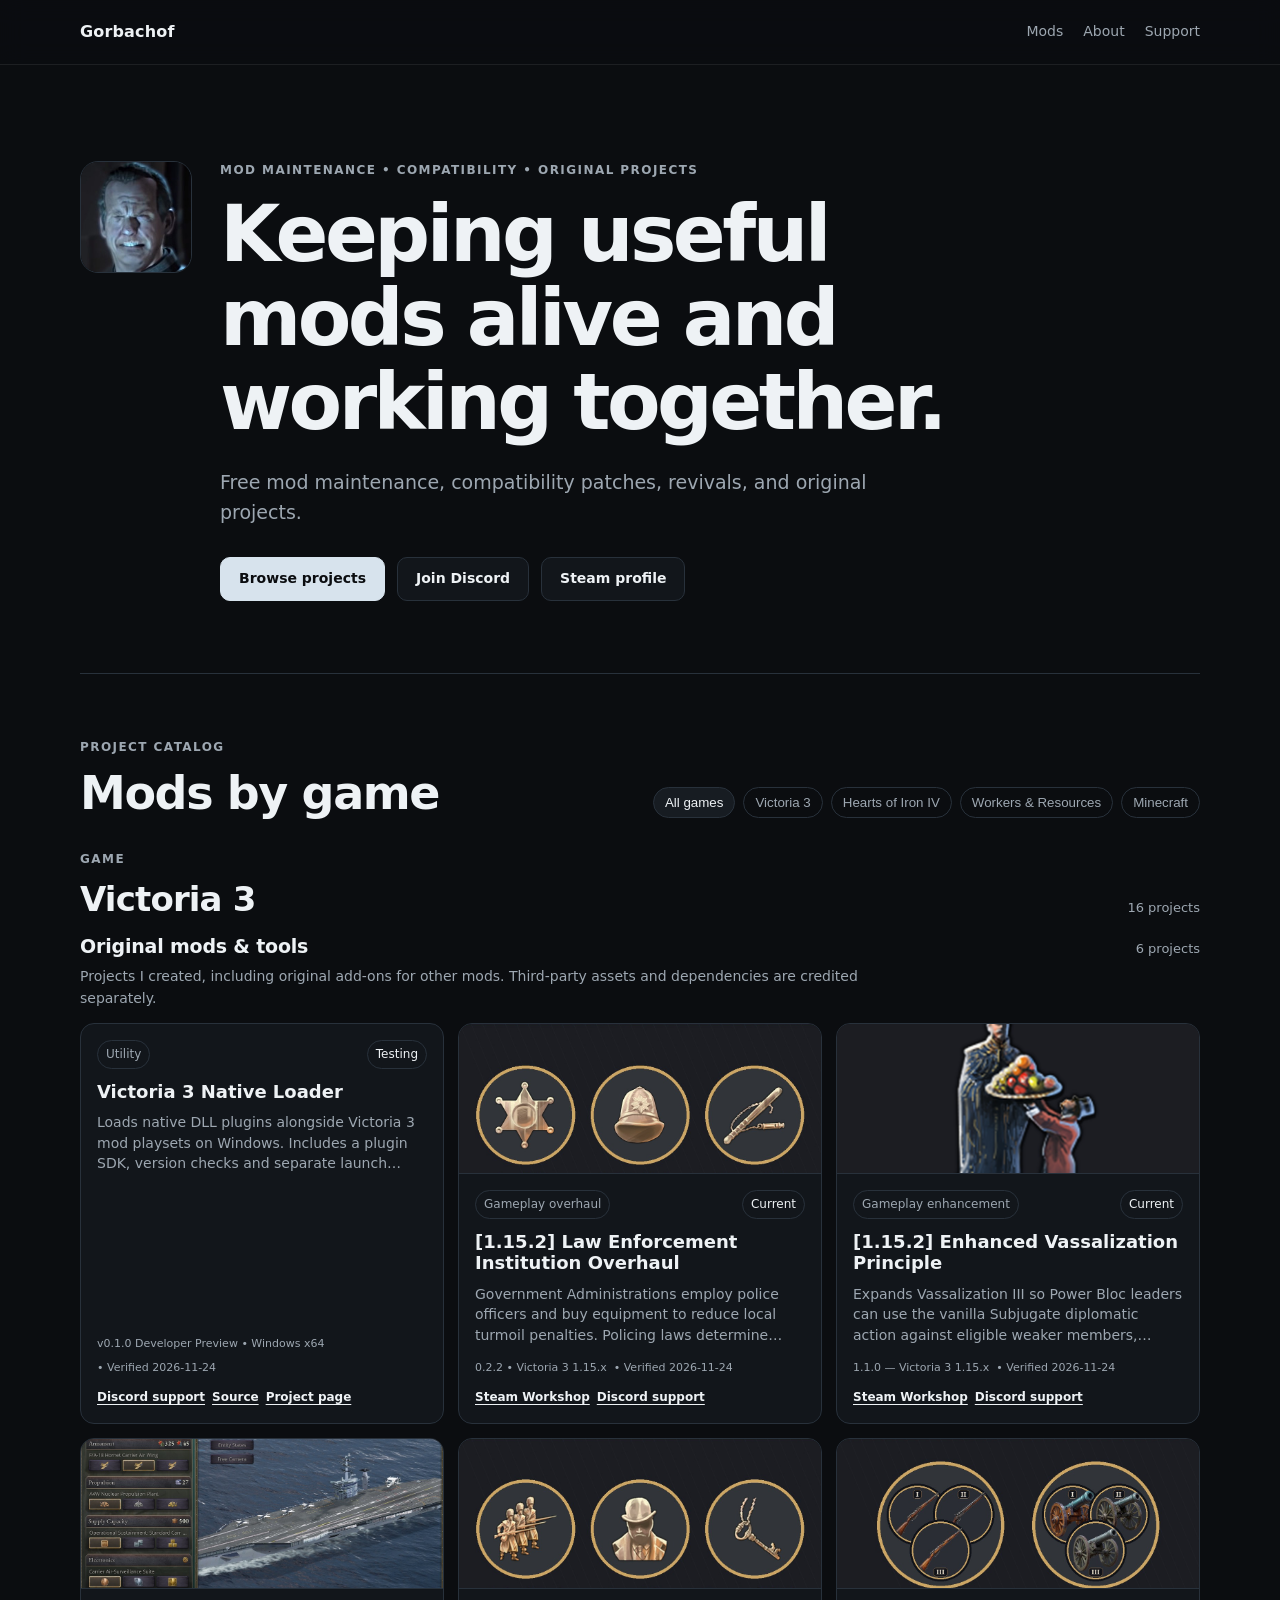
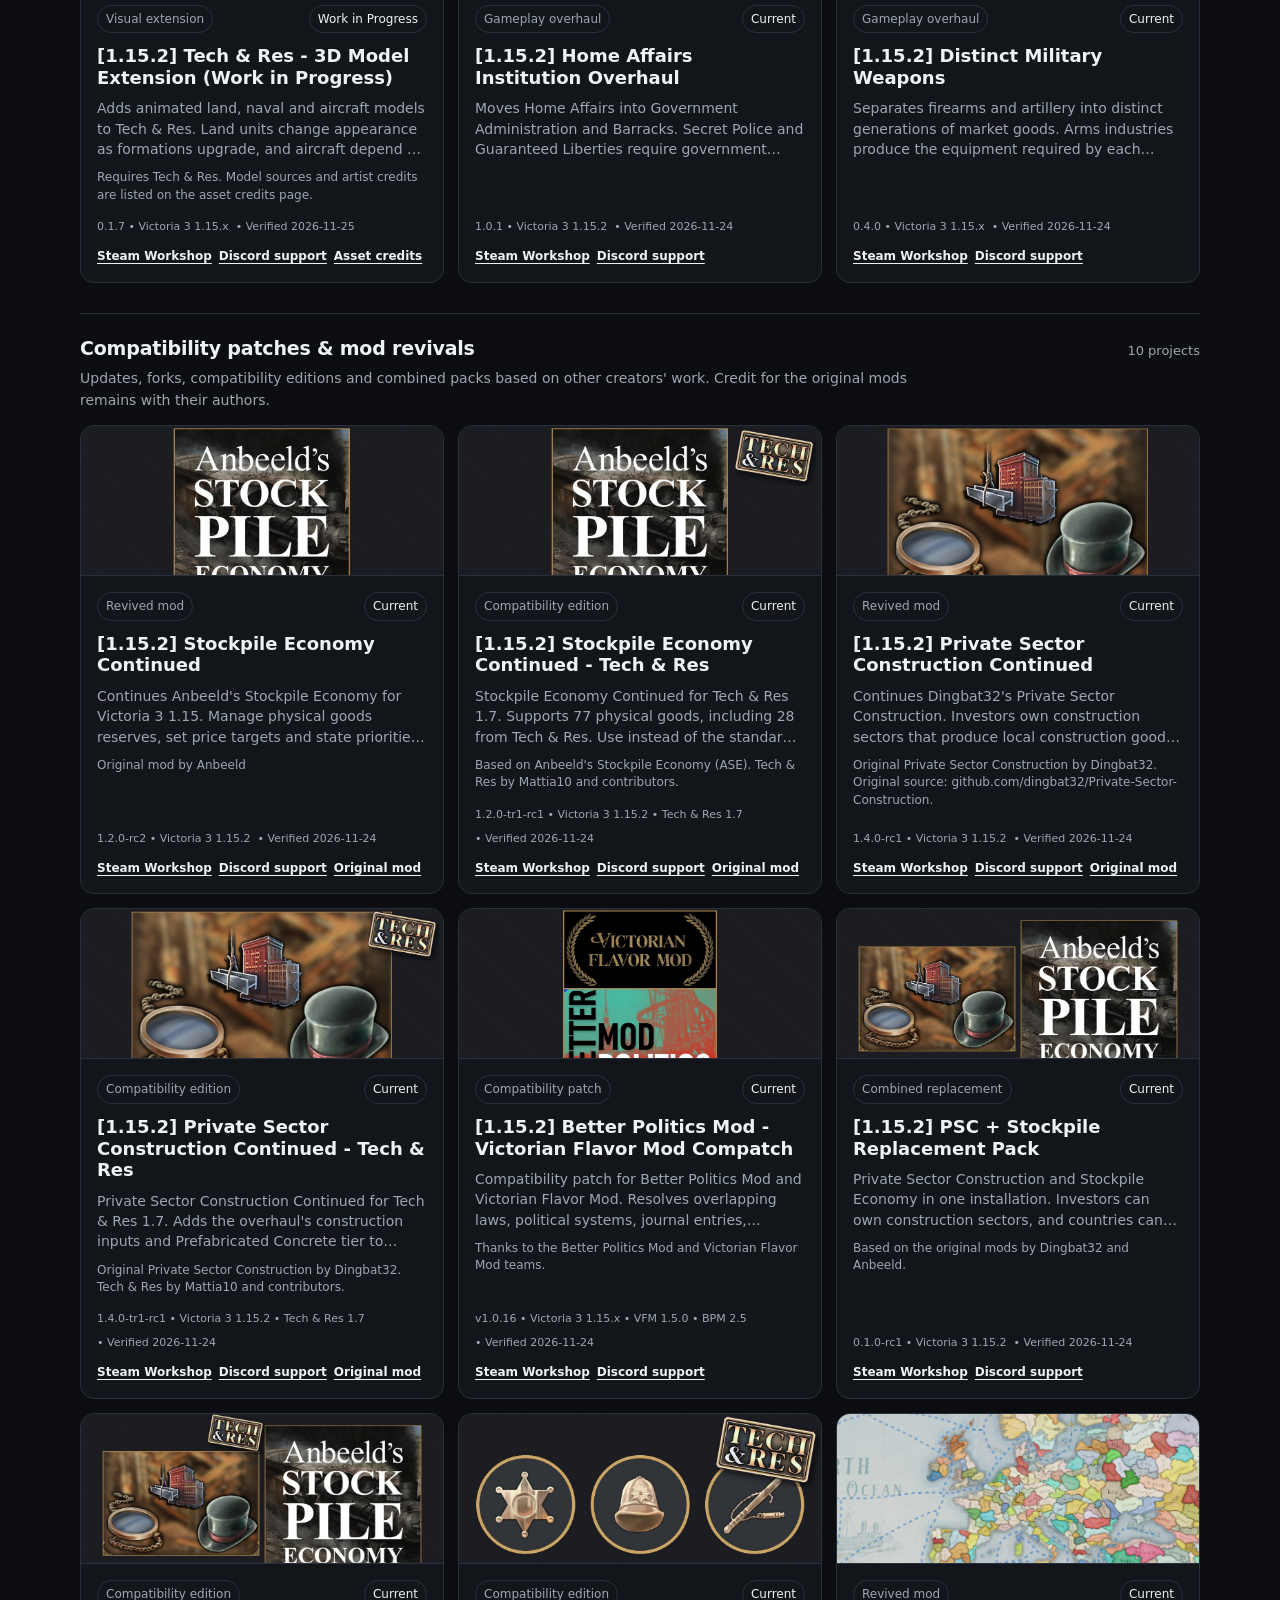
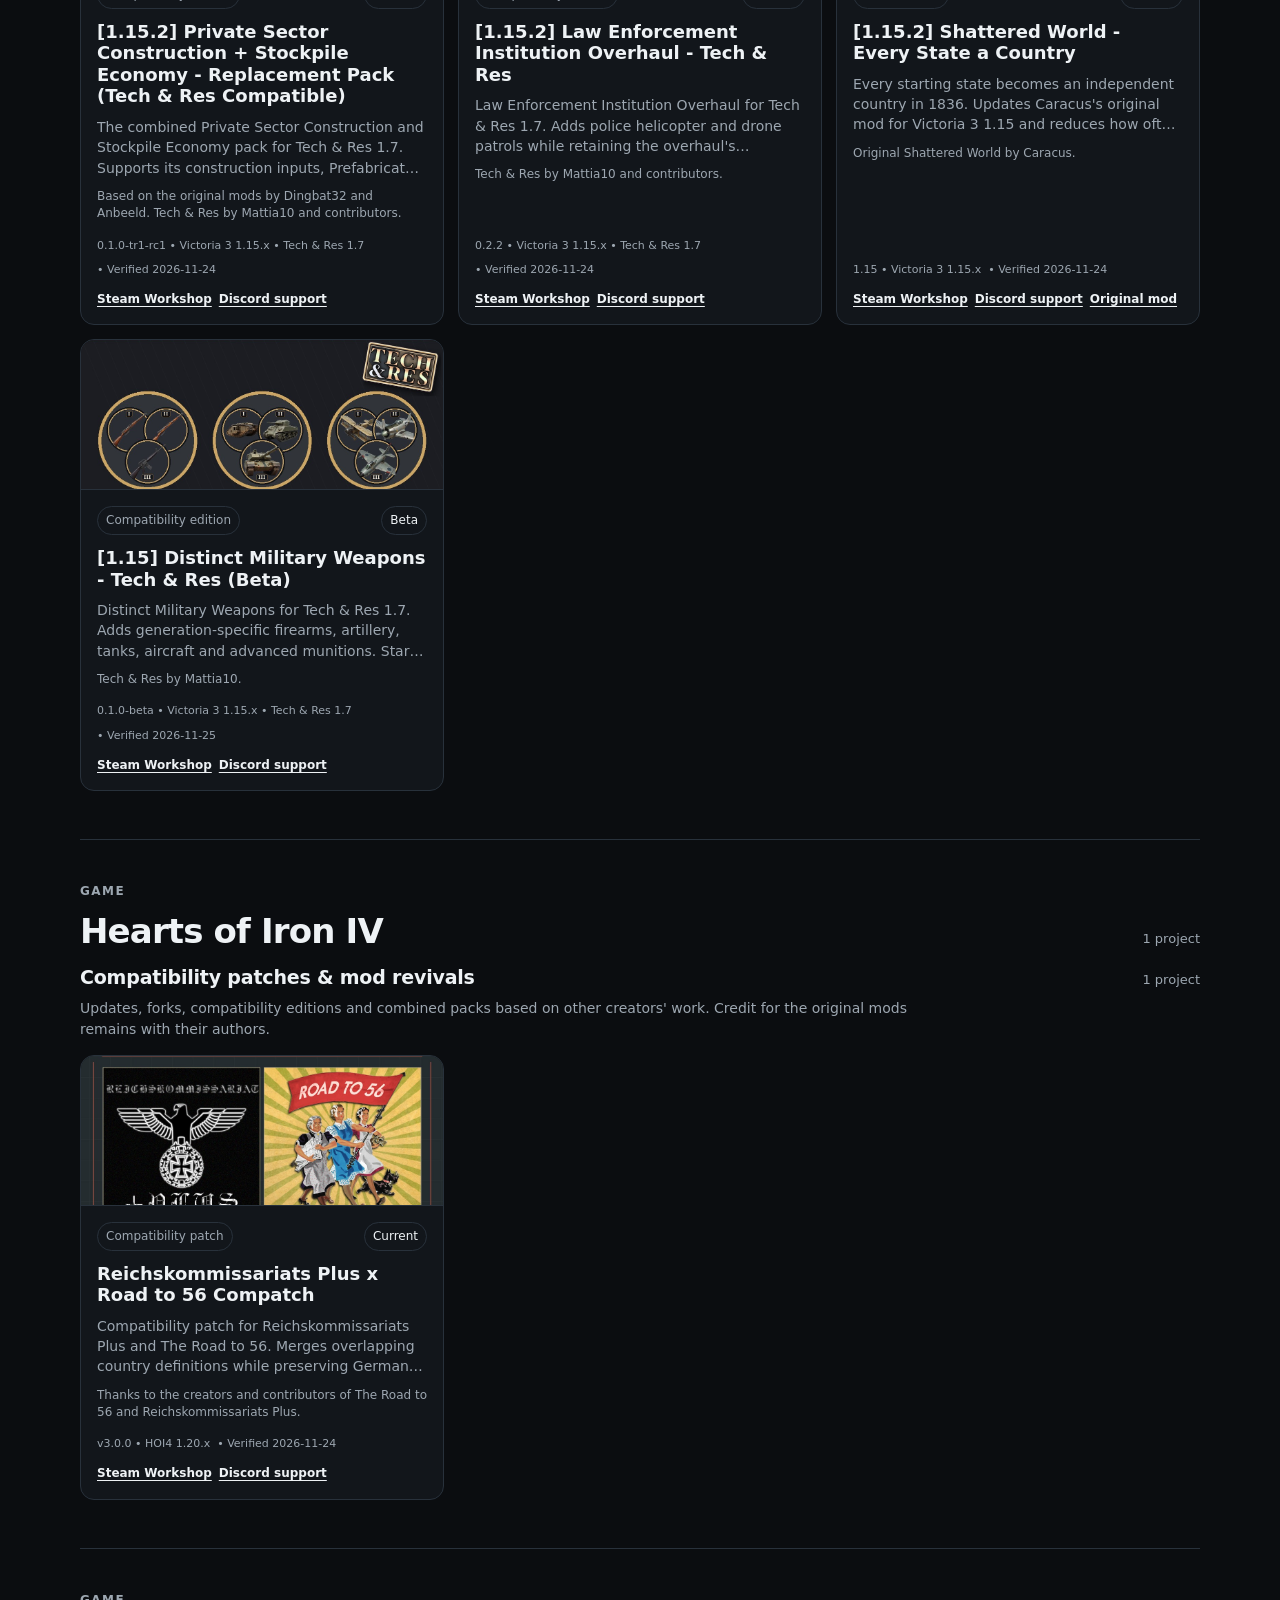
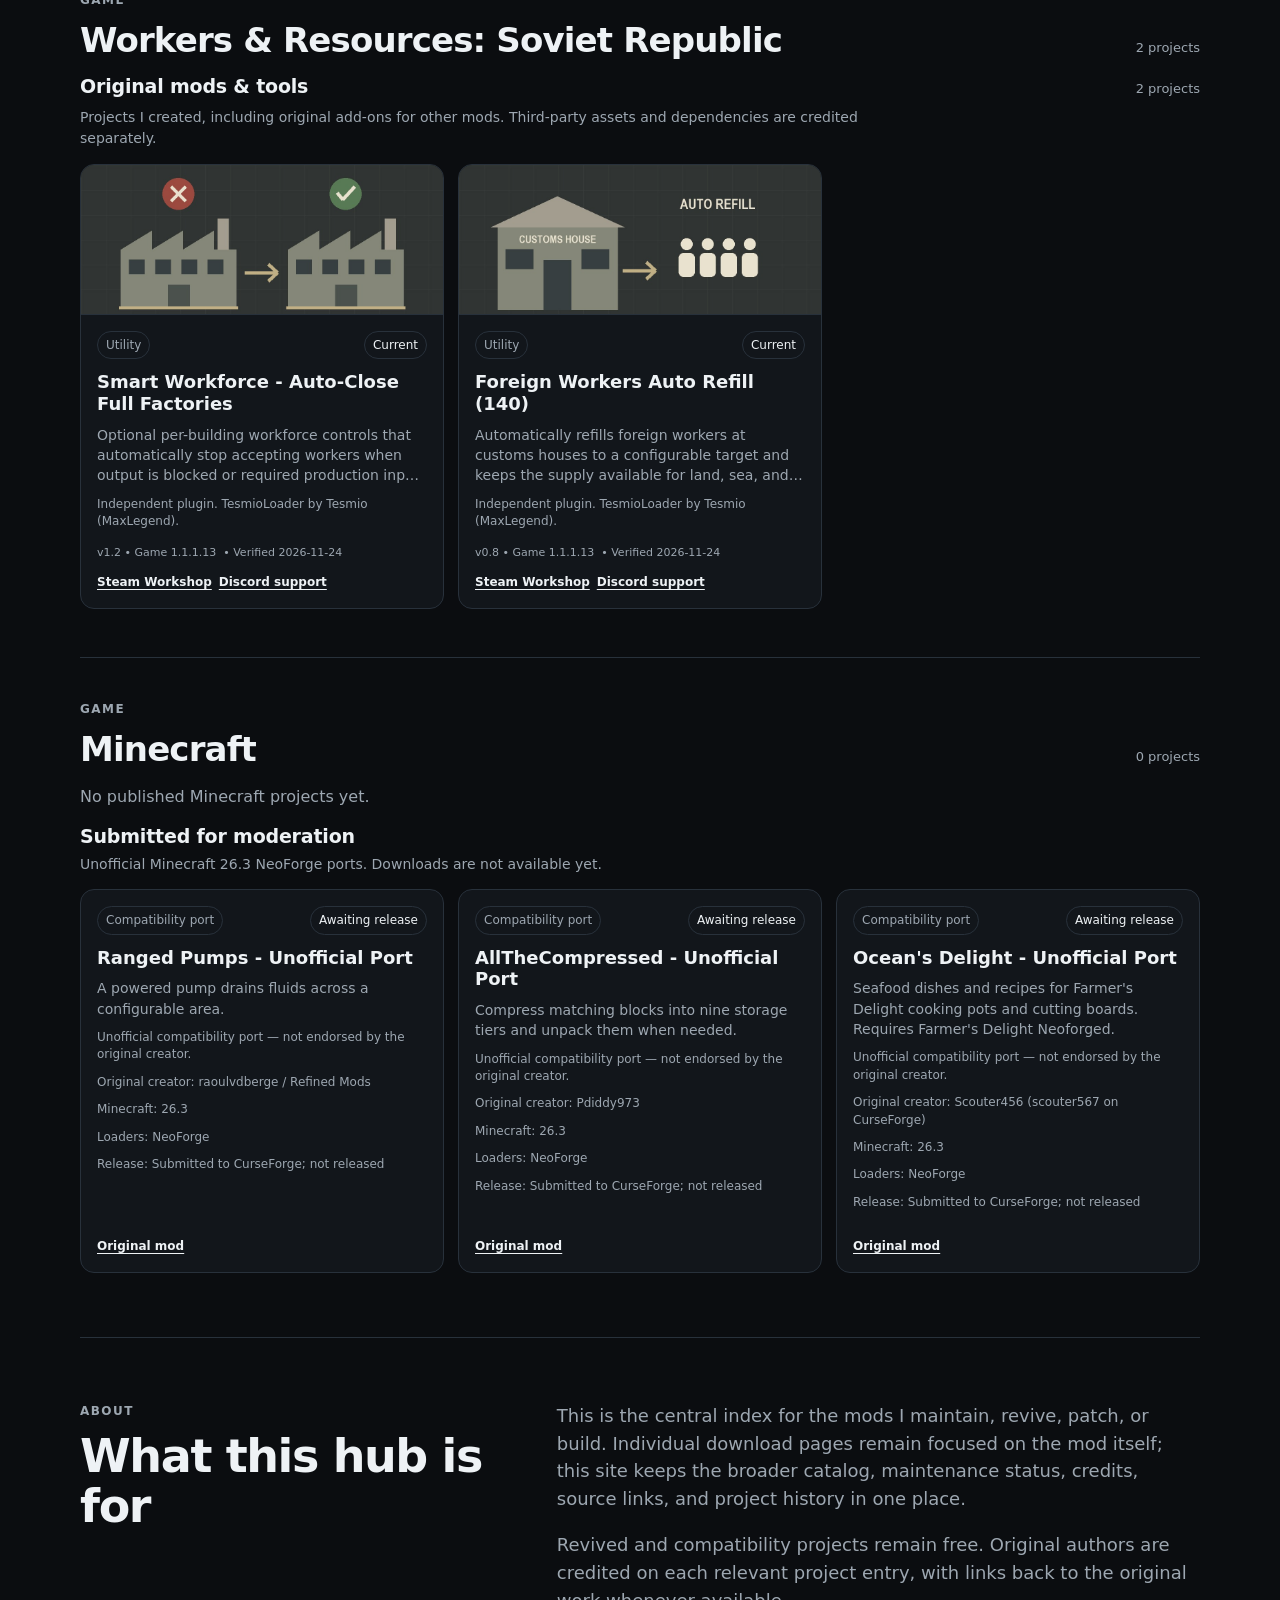
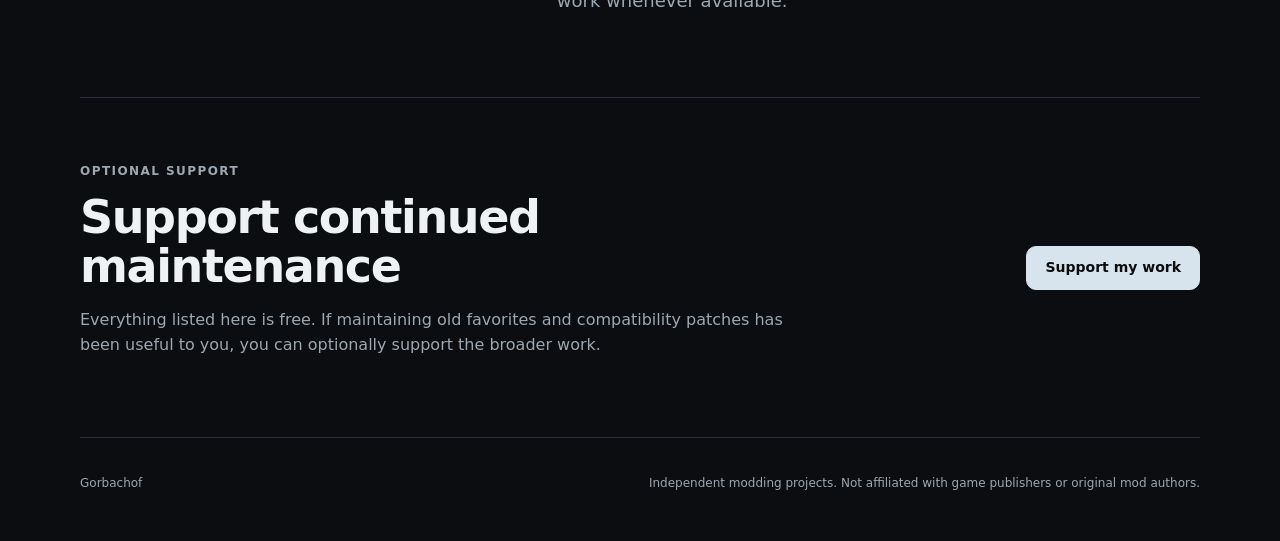
==== commit bea7300c: "List submitted Minecraft ports separately from public releases" ====
--- a/index.html
+++ b/index.html
@@ -82,7 +82,7 @@
     <span>Independent modding projects. Not affiliated with game publishers or original mod authors.</span>
   </footer>
 
-  <script src="assets/app.js?v=20261125-mc1"></script>
+  <script src="assets/app.js?v=20261125-mc2"></script>
 </body>
 </html>
 
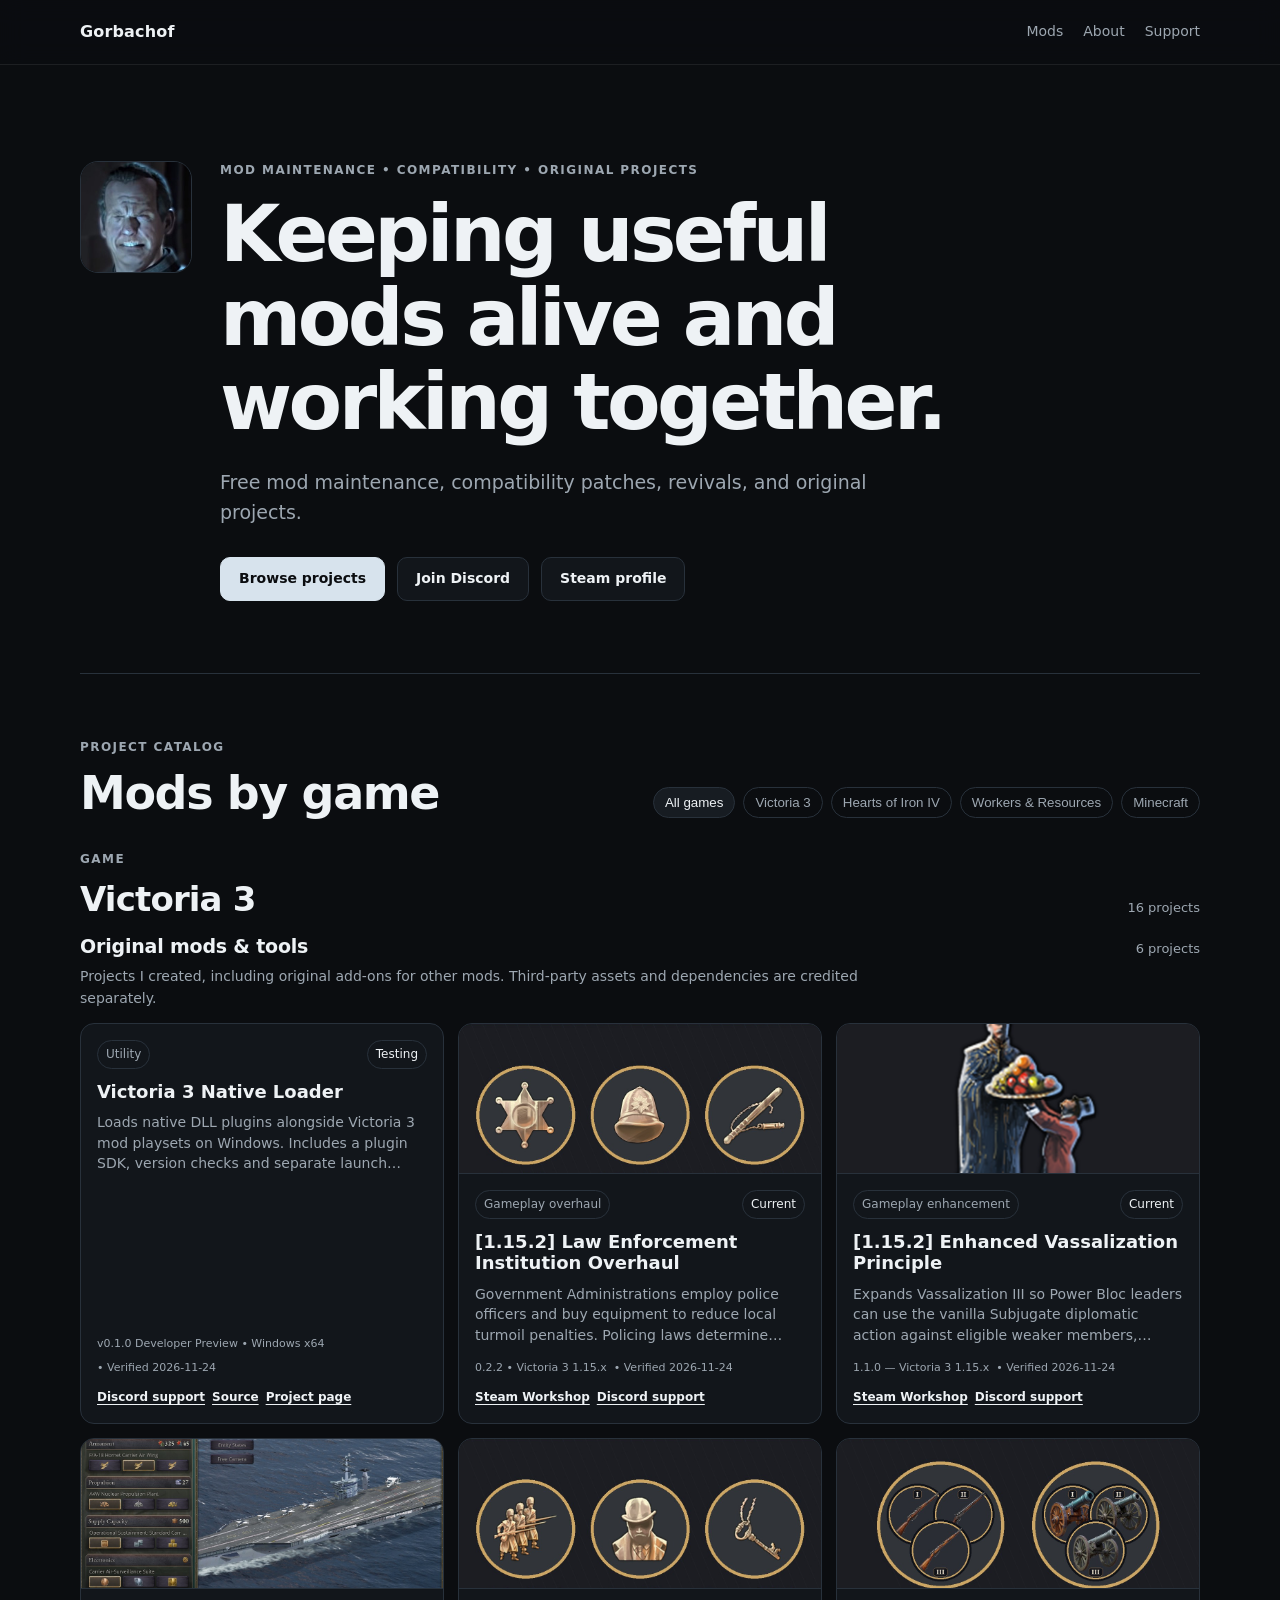
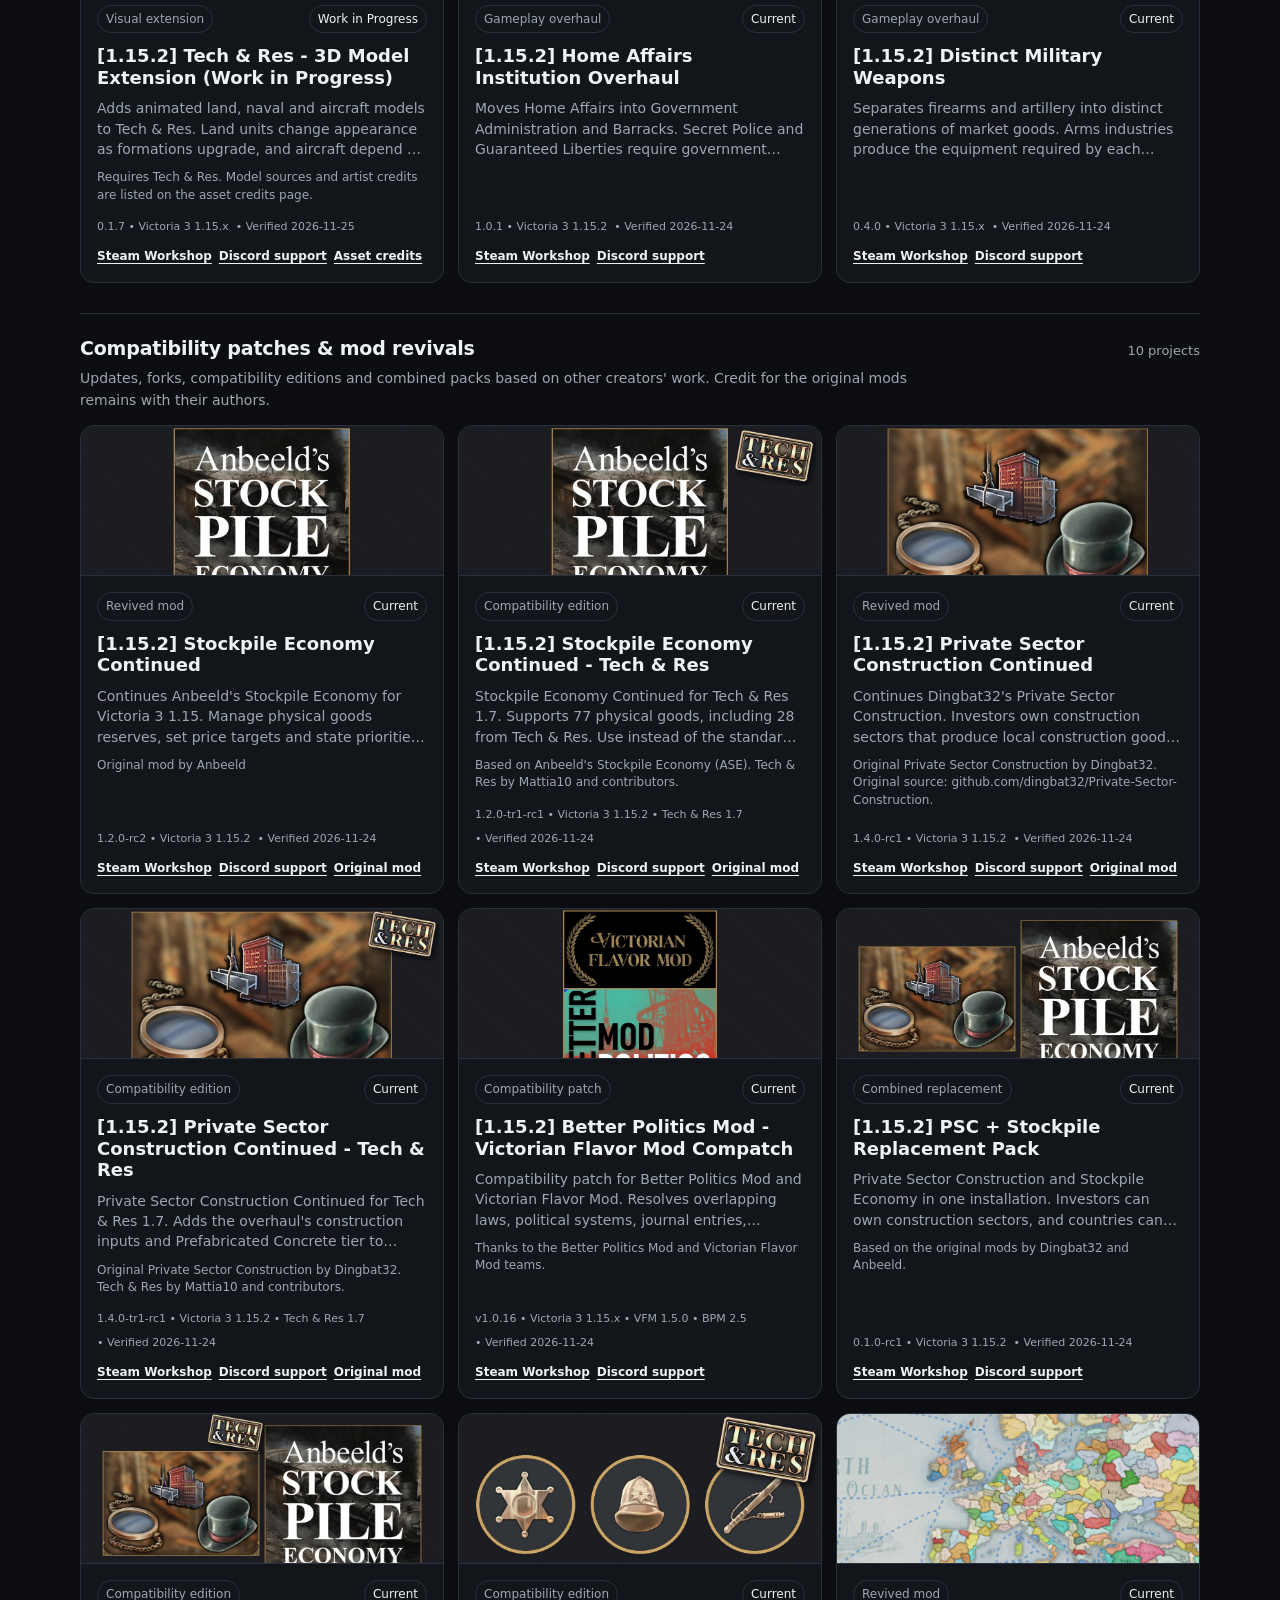
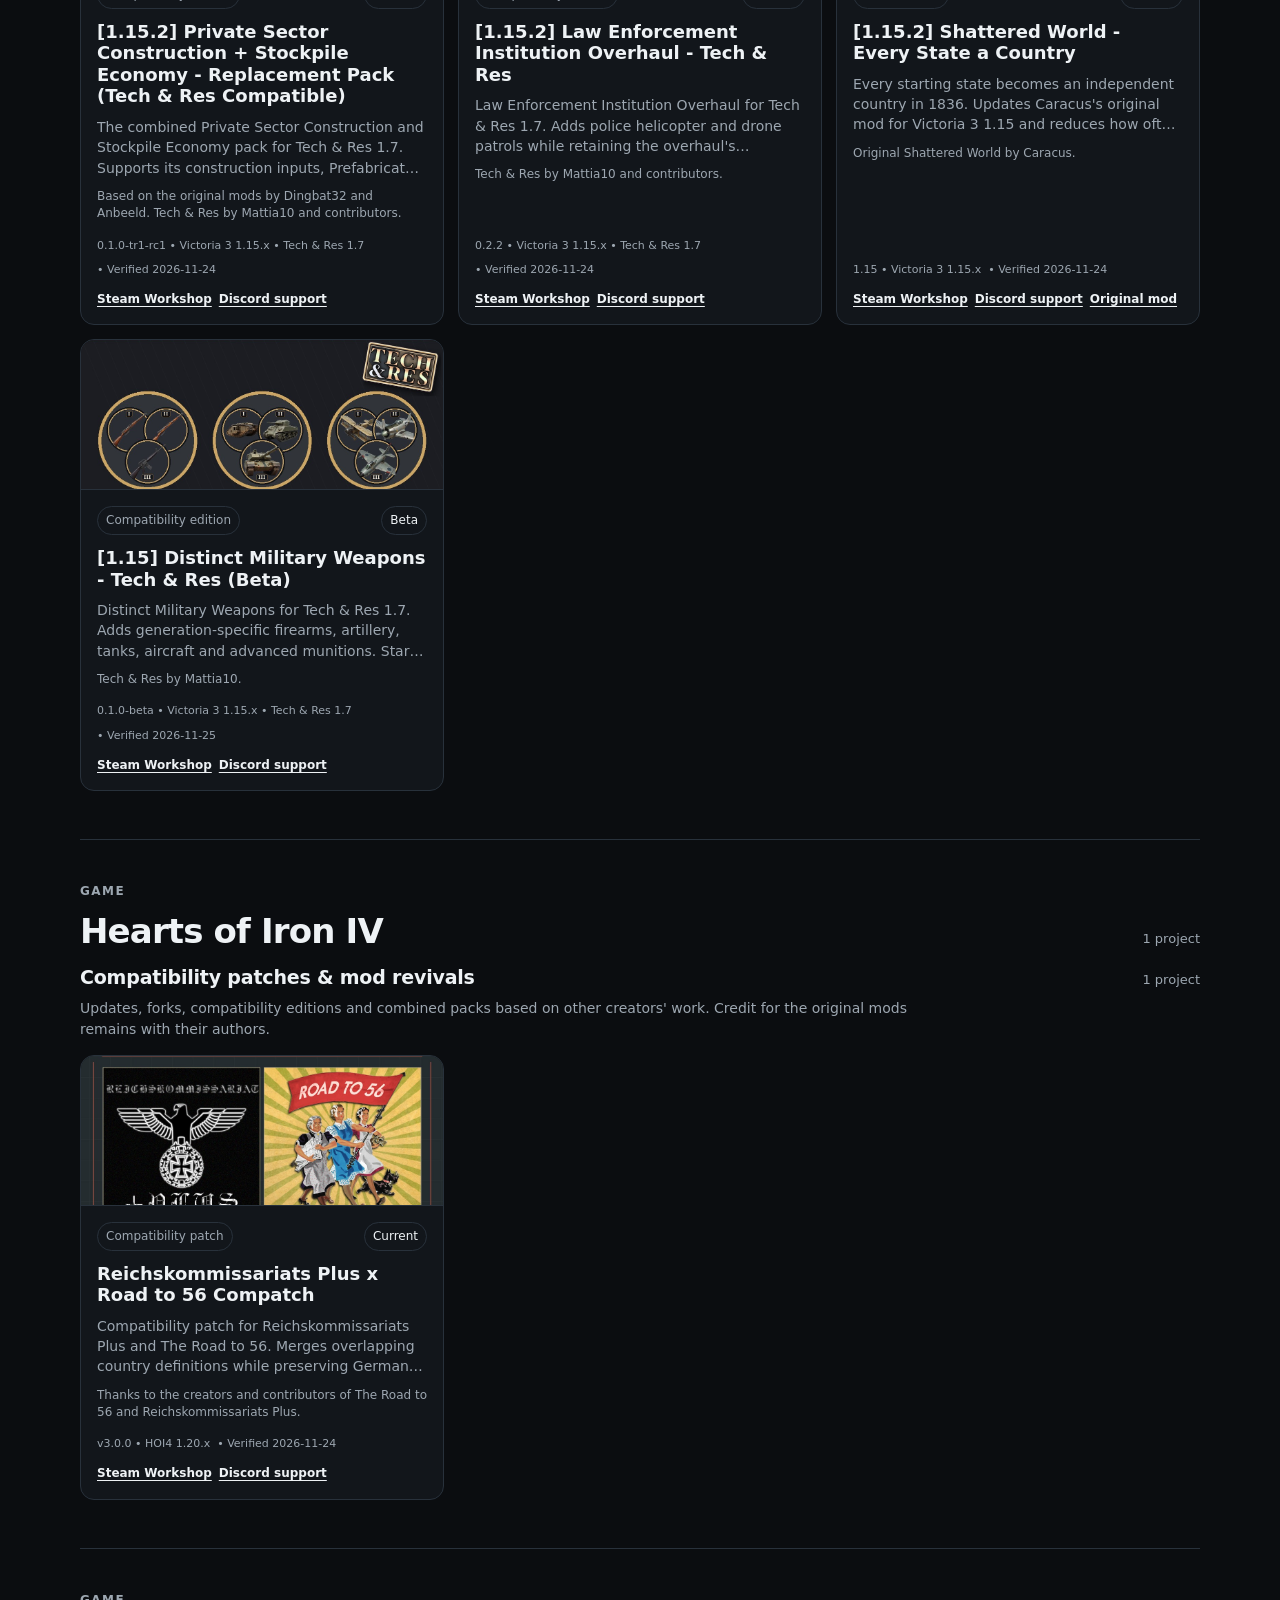
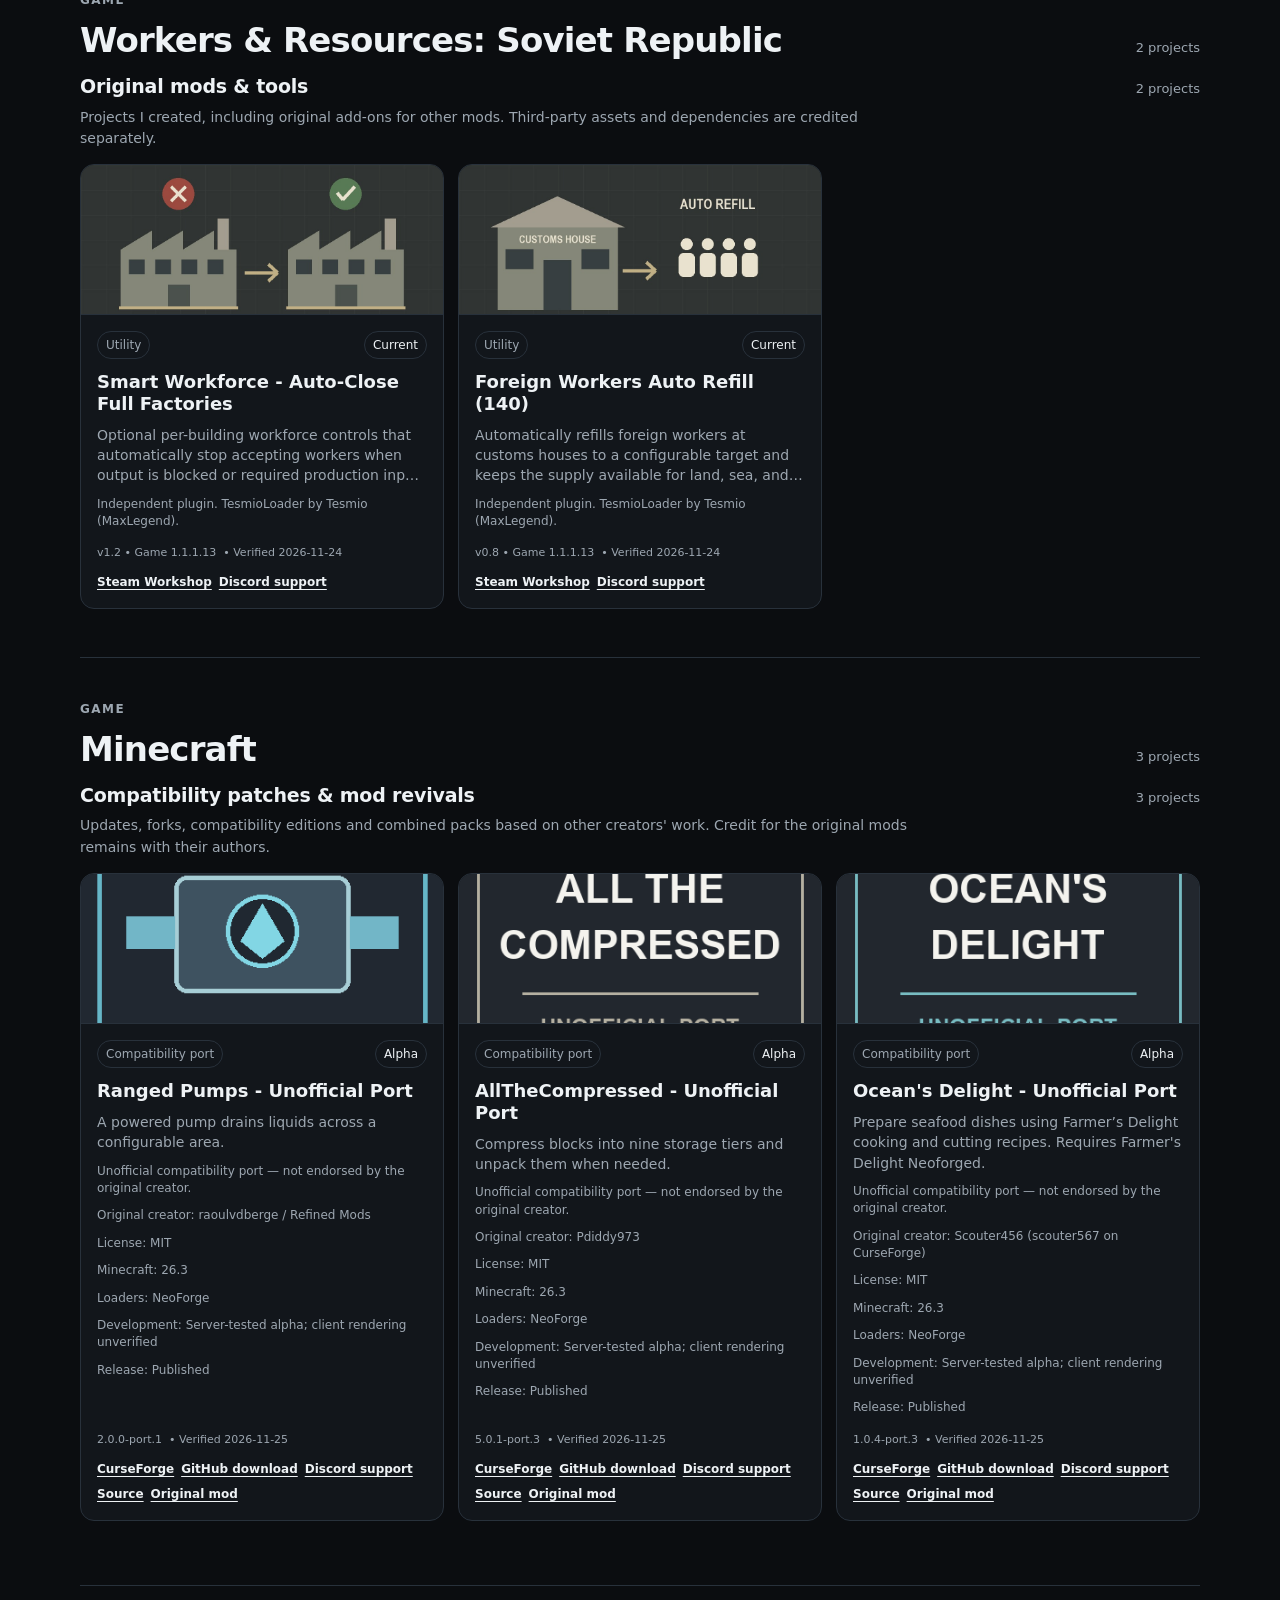
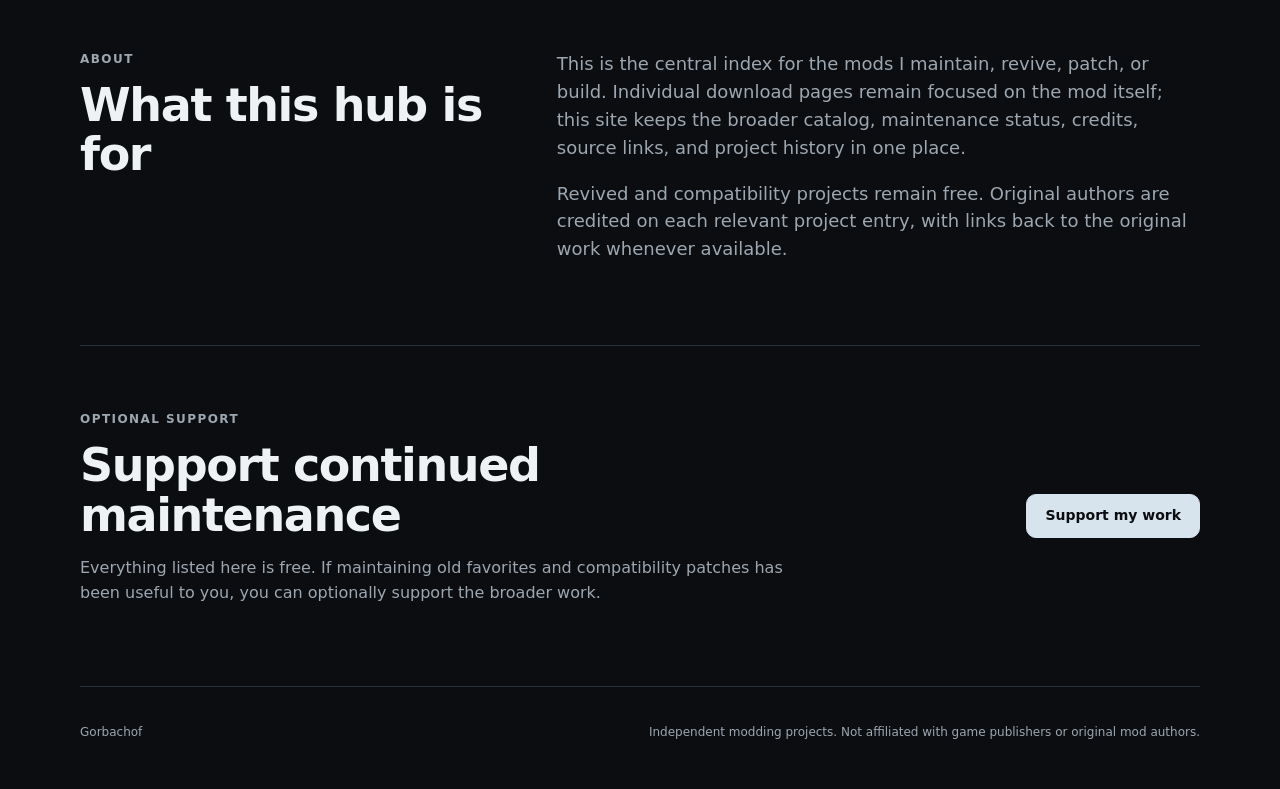
==== commit eff986dd: "Add verified Minecraft GitHub alpha releases to ModHub" ====
--- a/index.html
+++ b/index.html
@@ -82,7 +82,7 @@
     <span>Independent modding projects. Not affiliated with game publishers or original mod authors.</span>
   </footer>
 
-  <script src="assets/app.js?v=20261125-mc2"></script>
+  <script src="assets/app.js?v=20261125-mc-release3"></script>
 </body>
 </html>
 
